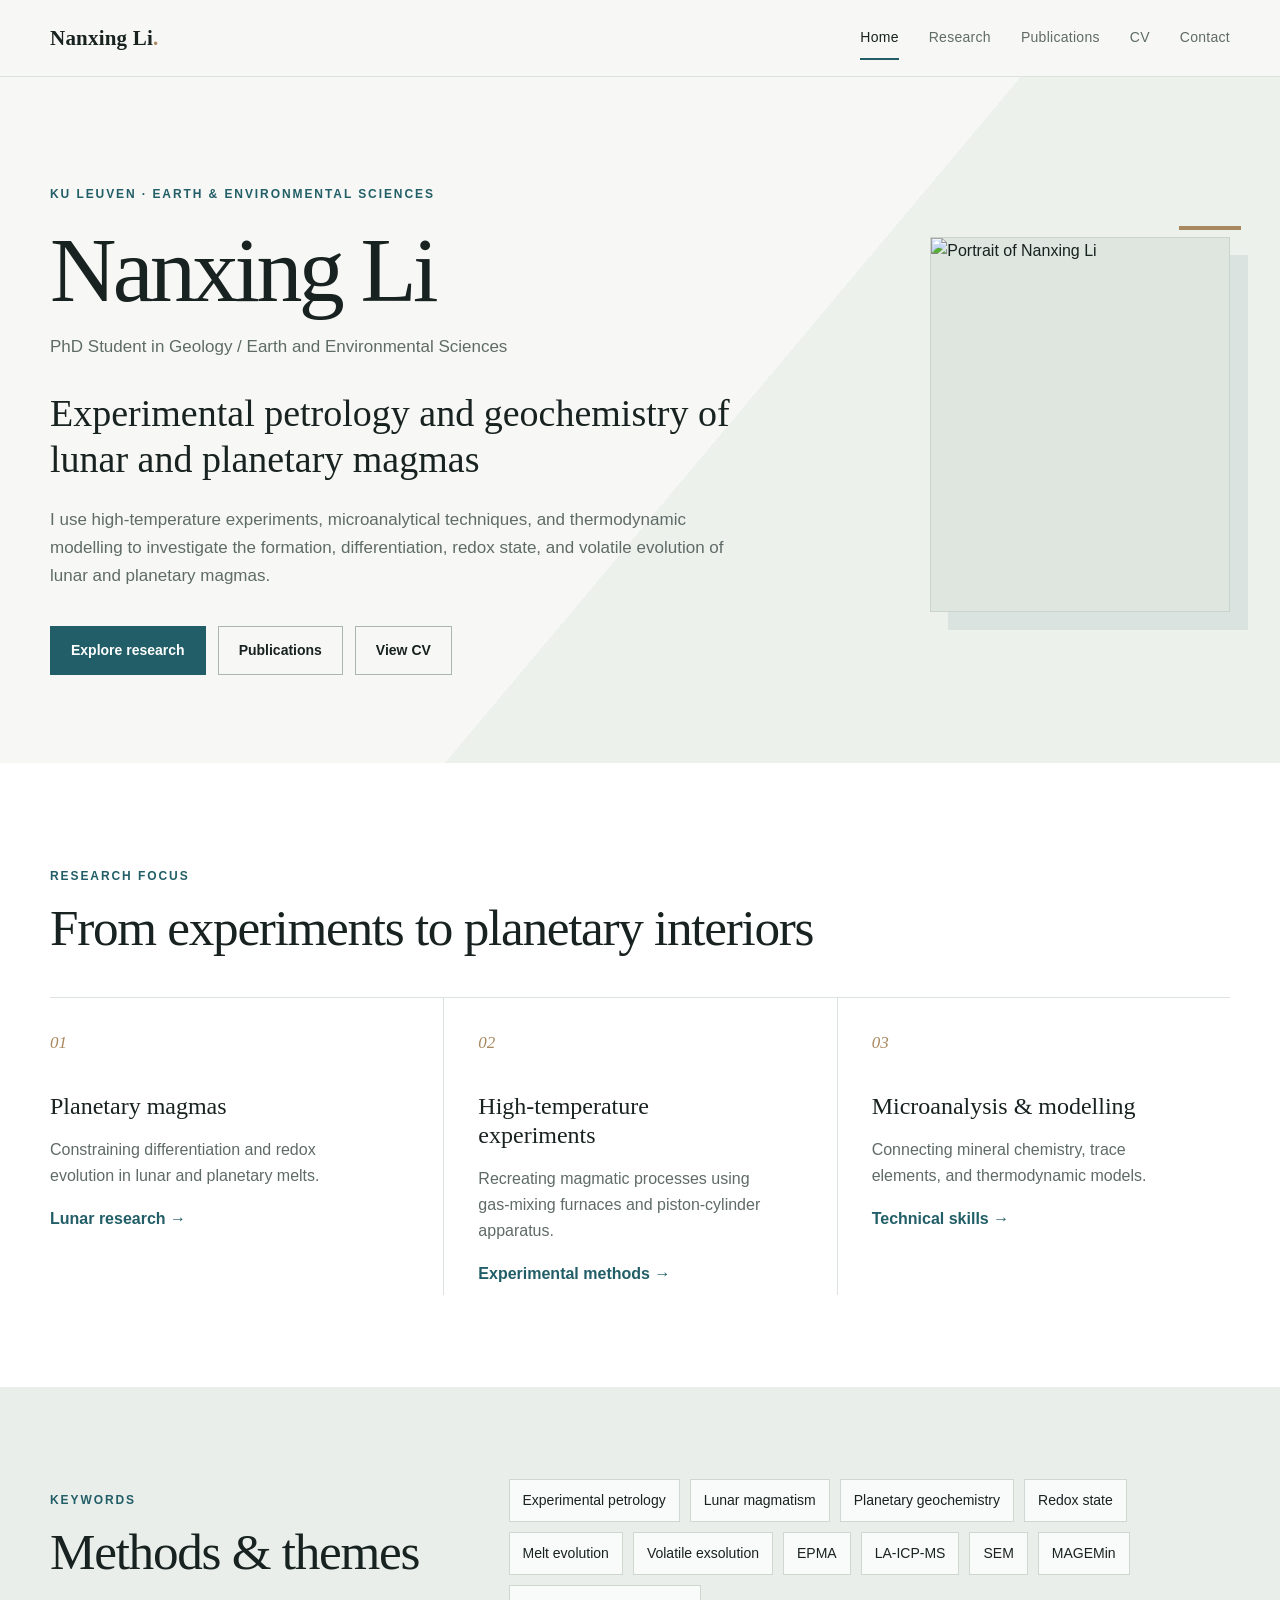
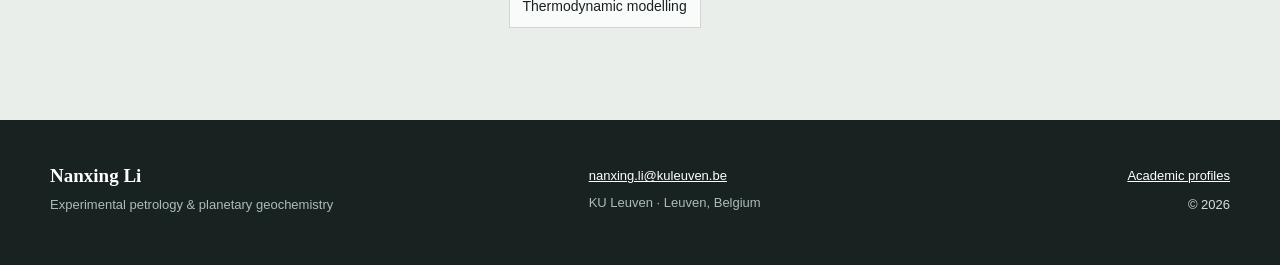
==== index.html @ bfdf664a "Build academic personal website" ====
<!doctype html>
<html lang="en">
<head>
  <meta charset="utf-8">
  <meta name="viewport" content="width=device-width, initial-scale=1">
  <meta name="description" content="Nanxing Li — PhD student at KU Leuven studying experimental petrology and planetary geochemistry.">
  <title>Nanxing Li | Experimental Petrology</title>
  <link rel="stylesheet" href="assets/css/style.css">
  <script src="assets/js/main.js" defer></script>
</head>
<body>
  <a class="skip-link" href="#main">Skip to content</a>
  <header class="site-header">
    <div class="container nav-wrap">
      <a class="site-name" href="index.html" aria-label="Nanxing Li, home">Nanxing Li<span>.</span></a>
      <button class="nav-toggle" type="button" aria-expanded="false" aria-controls="site-nav"><span></span><span></span><span></span><span class="sr-only">Menu</span></button>
      <nav id="site-nav" class="site-nav" aria-label="Primary navigation">
        <a class="active" aria-current="page" href="index.html">Home</a><a href="research.html">Research</a><a href="publications.html">Publications</a><a href="cv.html">CV</a><a href="contact.html">Contact</a>
      </nav>
    </div>
  </header>

  <main id="main">
    <section class="hero">
      <div class="container hero-grid">
        <div class="hero-copy">
          <p class="eyebrow">KU Leuven · Earth &amp; Environmental Sciences</p>
          <h1>Nanxing Li</h1>
          <p class="role">PhD Student in Geology / Earth and Environmental Sciences</p>
          <p class="tagline">Experimental petrology and geochemistry of lunar and planetary magmas</p>
          <p class="intro">I use high-temperature experiments, microanalytical techniques, and thermodynamic modelling to investigate the formation, differentiation, redox state, and volatile evolution of lunar and planetary magmas.</p>
          <div class="button-row"><a class="button primary" href="research.html">Explore research</a><a class="button" href="publications.html">Publications</a><a class="button" href="cv.html">View CV</a></div>
        </div>
        <!-- Replace assets/img/profile.jpg with a professional portrait. The fallback remains visible if the file is absent. -->
        <div class="portrait-frame">
          <img src="assets/img/profile.jpg" alt="Portrait of Nanxing Li" data-fallback="Profile photo">
        </div>
      </div>
    </section>

    <section class="section compact">
      <div class="container">
        <p class="section-label">Research focus</p>
        <h2>From experiments to planetary interiors</h2>
        <div class="focus-grid">
          <article class="focus-card"><span>01</span><h3>Planetary magmas</h3><p>Constraining differentiation and redox evolution in lunar and planetary melts.</p><a class="text-link" href="research.html#lunar">Lunar research →</a></article>
          <article class="focus-card"><span>02</span><h3>High-temperature experiments</h3><p>Recreating magmatic processes using gas-mixing furnaces and piston-cylinder apparatus.</p><a class="text-link" href="research.html#experiments">Experimental methods →</a></article>
          <article class="focus-card"><span>03</span><h3>Microanalysis &amp; modelling</h3><p>Connecting mineral chemistry, trace elements, and thermodynamic models.</p><a class="text-link" href="cv.html#skills">Technical skills →</a></article>
        </div>
      </div>
    </section>

    <section class="section keywords-section">
      <div class="container two-col">
        <div><p class="section-label">Keywords</p><h2>Methods &amp; themes</h2></div>
        <ul class="tag-list" aria-label="Research keywords"><li>Experimental petrology</li><li>Lunar magmatism</li><li>Planetary geochemistry</li><li>Redox state</li><li>Melt evolution</li><li>Volatile exsolution</li><li>EPMA</li><li>LA-ICP-MS</li><li>SEM</li><li>MAGEMin</li><li>Thermodynamic modelling</li></ul>
      </div>
    </section>
  </main>
  <footer class="site-footer"><div class="container footer-grid"><div><strong>Nanxing Li</strong><p>Experimental petrology &amp; planetary geochemistry</p></div><div><a href="mailto:nanxing.li@kuleuven.be">nanxing.li@kuleuven.be</a><p>KU Leuven · Leuven, Belgium</p></div><div class="footer-links"><a href="contact.html">Academic profiles</a><span>© <span data-year></span></span></div></div></footer>
</body>
</html>
---- assets/css/style.css ----
/* Nanxing Li academic website — edit colors and spacing in :root. */
:root{--ink:#182220;--muted:#5f6b67;--paper:#f7f8f5;--white:#fff;--accent:#225e67;--accent-dark:#17454c;--earth:#a8885e;--line:#dce2dd;--max:1180px;--serif:Georgia,"Times New Roman",serif;--sans:Inter,ui-sans-serif,-apple-system,BlinkMacSystemFont,"Segoe UI",sans-serif}
*{box-sizing:border-box}html{scroll-behavior:smooth}body{margin:0;color:var(--ink);background:var(--paper);font:16px/1.65 var(--sans);-webkit-font-smoothing:antialiased}a{color:inherit}img{display:block;max-width:100%}.container{width:min(var(--max),calc(100% - 48px));margin:auto}.narrow{max-width:860px}.sr-only{position:absolute;width:1px;height:1px;padding:0;margin:-1px;overflow:hidden;clip:rect(0,0,0,0);white-space:nowrap;border:0}.skip-link{position:fixed;top:-60px;left:16px;z-index:100;padding:10px 16px;background:var(--ink);color:#fff}.skip-link:focus{top:12px}
.site-header{position:sticky;top:0;z-index:20;background:rgba(247,248,245,.94);border-bottom:1px solid var(--line);backdrop-filter:blur(12px)}.nav-wrap{min-height:76px;display:flex;align-items:center;justify-content:space-between}.site-name{font:700 21px/1 var(--serif);text-decoration:none;letter-spacing:.01em}.site-name span{color:var(--earth)}.site-nav{display:flex;gap:30px;align-items:center}.site-nav a{position:relative;text-decoration:none;color:var(--muted);font-size:14px;letter-spacing:.02em}.site-nav a:hover,.site-nav a.active{color:var(--ink)}.site-nav a.active:after{content:"";position:absolute;left:0;right:0;bottom:-10px;height:2px;background:var(--accent)}.nav-toggle{display:none;background:none;border:0;padding:8px}.nav-toggle>span:not(.sr-only){display:block;width:22px;height:1.5px;margin:5px;background:var(--ink)}
.hero{padding:96px 0 88px;background:linear-gradient(130deg,#f7f8f5 55%,#edf1ec 55%)}.hero-grid{display:grid;grid-template-columns:minmax(0,1.45fr) minmax(290px,.55fr);gap:90px;align-items:center}.eyebrow,.section-label{text-transform:uppercase;letter-spacing:.16em;color:var(--accent);font-size:12px;font-weight:700}.hero h1,.page-hero h1{font:500 clamp(54px,8vw,92px)/.98 var(--serif);letter-spacing:-.04em;margin:20px 0 18px}.role{font-size:17px;color:var(--muted);margin:0 0 30px}.tagline{font:500 clamp(26px,3vw,38px)/1.2 var(--serif);max-width:760px;margin:0 0 24px}.intro{max-width:700px;color:var(--muted);font-size:17px}.button-row{display:flex;flex-wrap:wrap;gap:12px;margin-top:36px}.button{display:inline-block;padding:12px 20px;border:1px solid #aab6b1;text-decoration:none;font-size:14px;font-weight:650;transition:.2s}.button:hover{border-color:var(--accent);color:var(--accent)}.button.primary{color:#fff;background:var(--accent);border-color:var(--accent)}.button.primary:hover{background:var(--accent-dark)}.portrait-frame{position:relative;aspect-ratio:4/5;background:#dfe5df;border:1px solid #cad3cc;box-shadow:18px 18px 0 rgba(34,94,103,.09)}.portrait-frame:before{content:"";position:absolute;top:-12px;right:-12px;width:62px;height:4px;background:var(--earth)}.portrait-frame img{width:100%;height:100%;object-fit:cover}.image-fallback{width:100%;height:100%;display:grid;place-items:center;text-align:center;color:#71807a;background:linear-gradient(145deg,#edf0eb,#d9e0da);font:italic 18px var(--serif);padding:20px}
.section{padding:92px 0}.section.compact{background:var(--white)}.section h2{font:500 clamp(34px,4vw,52px)/1.12 var(--serif);letter-spacing:-.025em;margin:12px 0 40px}.focus-grid{display:grid;grid-template-columns:repeat(3,1fr);border-top:1px solid var(--line)}.focus-card{padding:32px 34px 8px 0;margin-right:34px}.focus-card+article{border-left:1px solid var(--line);padding-left:34px}.focus-card span,.research-number{color:var(--earth);font:italic 17px var(--serif)}.focus-card h3{font:500 24px/1.2 var(--serif);margin:36px 0 14px}.focus-card p{color:var(--muted)}.text-link{color:var(--accent);font-weight:650;text-decoration:none}.text-link:hover{text-decoration:underline}.keywords-section{background:#e9eeea}.two-col{display:grid;grid-template-columns:.7fr 1.3fr;gap:70px}.tag-list,.skill-list{list-style:none;padding:0;margin:0;display:flex;flex-wrap:wrap;gap:10px}.tag-list li,.skill-list li{padding:9px 13px;background:rgba(255,255,255,.75);border:1px solid #ced8d1;font-size:14px}
.page-hero{padding:90px 0 80px;border-bottom:1px solid var(--line);background:linear-gradient(110deg,var(--paper),#edf1ec)}.page-hero h1{font-size:clamp(48px,7vw,78px)}.page-hero p:last-child{max-width:720px;color:var(--muted);font-size:18px}.page-hero .button{margin-top:22px}.research-list{display:flex;flex-direction:column;gap:0}.research-item{display:grid;grid-template-columns:60px 1.25fr .75fr;gap:38px;align-items:center;padding:72px 0;border-top:1px solid var(--line);scroll-margin-top:90px}.research-item:first-child{border-top:0;padding-top:0}.research-item h2{margin:10px 0 20px;font-size:clamp(30px,4vw,45px)}.research-item p:not(.section-label){color:var(--muted);max-width:650px}.media-placeholder{aspect-ratio:4/3;border:1px solid #cad3cc;background:#e2e8e3;overflow:hidden}.media-placeholder img{width:100%;height:100%;object-fit:cover}.media-placeholder.warm{display:grid;place-items:center;text-align:center;color:#776c60;background:#ebe5dc;font:italic 17px var(--serif)}.media-placeholder small{font:11px var(--sans);letter-spacing:.1em}
.publication-groups>section{margin-bottom:72px}.group-heading{display:flex;align-items:baseline;justify-content:space-between;border-bottom:2px solid var(--ink)}.group-heading h2{font-size:clamp(28px,4vw,42px);margin:0 0 18px}.group-heading span{color:var(--earth);font:italic 17px var(--serif)}.publication-entry{display:grid;grid-template-columns:1fr auto;gap:30px;align-items:start;padding:28px 0;border-bottom:1px solid var(--line)}.publication-entry p{max-width:870px;margin:0}.status-link,.publication-entry>span{color:var(--accent);font-size:12px;font-weight:700;letter-spacing:.06em;text-transform:uppercase;text-decoration:none}.placeholder-entry{color:var(--muted)}
.cv-layout{display:grid;grid-template-columns:270px 1fr;gap:90px}.cv-aside{position:sticky;top:115px;align-self:start;color:var(--muted);border-top:3px solid var(--accent);padding-top:20px}.cv-aside a{color:var(--accent)}.cv-content{max-width:760px}.cv-section{padding-bottom:46px;margin-bottom:46px;border-bottom:1px solid var(--line)}.cv-section h2{font-size:36px;margin:0 0 28px}.cv-section h3{font:600 20px/1.3 var(--serif);margin:0 0 5px}.cv-section p{color:var(--muted)}.cv-row{display:grid;grid-template-columns:140px 1fr;gap:24px;margin:26px 0}.cv-row time{color:var(--accent);font-size:12px;font-weight:700;letter-spacing:.05em}.skill-list li{background:#edf1ed}
.contact-grid{display:grid;grid-template-columns:1.2fr .8fr;gap:100px}.email-link{font:500 clamp(27px,4vw,46px)/1.2 var(--serif);color:var(--accent);text-decoration-thickness:1px;text-underline-offset:7px}.contact-details{display:grid;grid-template-columns:1fr 1fr;gap:30px;margin-top:70px;padding-top:28px;border-top:1px solid var(--line)}.contact-details span{font-size:12px;text-transform:uppercase;letter-spacing:.1em;color:var(--muted)}.profile-list{border-top:2px solid var(--ink)}.profile-list>.section-label{margin:20px 0}.profile-list a{display:flex;justify-content:space-between;align-items:center;padding:18px 0;border-top:1px solid var(--line);text-decoration:none}.profile-list a:hover{color:var(--accent)}.profile-list small{color:var(--muted)}
.site-footer{padding:45px 0;background:var(--ink);color:#d7dfdc;font-size:13px}.footer-grid{display:grid;grid-template-columns:1fr 1fr auto;gap:30px}.site-footer strong{font:600 19px var(--serif);color:#fff}.site-footer p{margin:5px 0;color:#aebbb6}.site-footer a{color:#fff}.footer-links{display:flex;flex-direction:column;align-items:flex-end;gap:7px}
@media(max-width:800px){.container{width:min(100% - 32px,var(--max))}.nav-toggle{display:block}.site-nav{display:none;position:absolute;top:76px;left:0;right:0;padding:18px 24px 26px;background:var(--paper);border-bottom:1px solid var(--line);flex-direction:column;align-items:flex-start;gap:18px}.site-nav.open{display:flex}.site-nav a.active:after{bottom:-4px}.hero{padding:64px 0}.hero-grid{grid-template-columns:1fr;gap:55px}.hero h1{font-size:57px}.portrait-frame{max-width:340px}.focus-grid,.two-col,.contact-grid{grid-template-columns:1fr}.focus-card{margin:0;padding:28px 0}.focus-card+article{border-left:0;border-top:1px solid var(--line);padding-left:0}.research-item{grid-template-columns:40px 1fr;gap:20px;padding:55px 0}.research-item .media-placeholder{grid-column:2}.publication-entry{grid-template-columns:1fr;gap:15px}.cv-layout{grid-template-columns:1fr;gap:55px}.cv-aside{position:static}.contact-grid{gap:65px}.footer-grid{grid-template-columns:1fr}.footer-links{align-items:flex-start}.page-hero{padding:64px 0}.section{padding:68px 0}}
@media(max-width:520px){.hero h1{font-size:48px}.tagline{font-size:27px}.research-item{grid-template-columns:1fr}.research-item .media-placeholder{grid-column:1}.research-number{margin-bottom:-12px}.cv-row{grid-template-columns:1fr;gap:5px}.contact-details{grid-template-columns:1fr}.email-link{font-size:25px}.button-row .button{width:100%;text-align:center}}
@media(prefers-reduced-motion:reduce){html{scroll-behavior:auto}*{transition:none!important}}
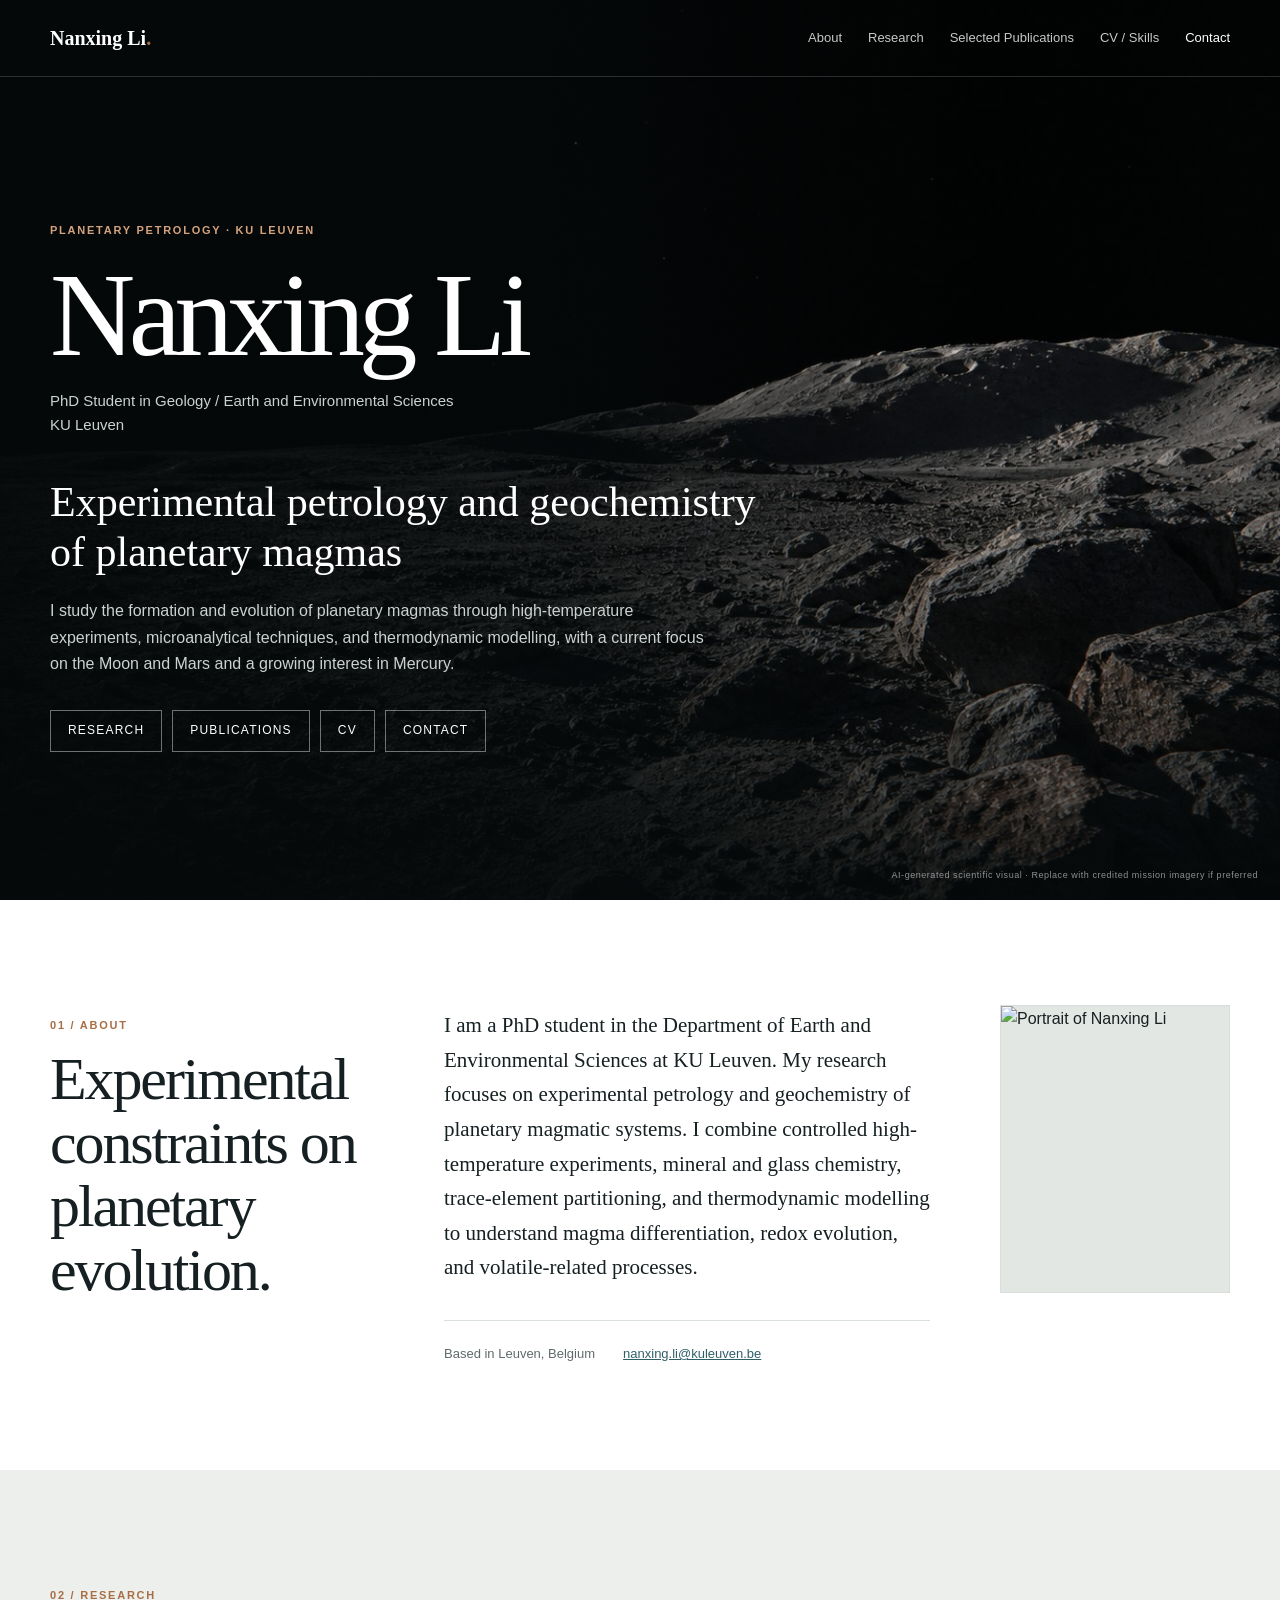
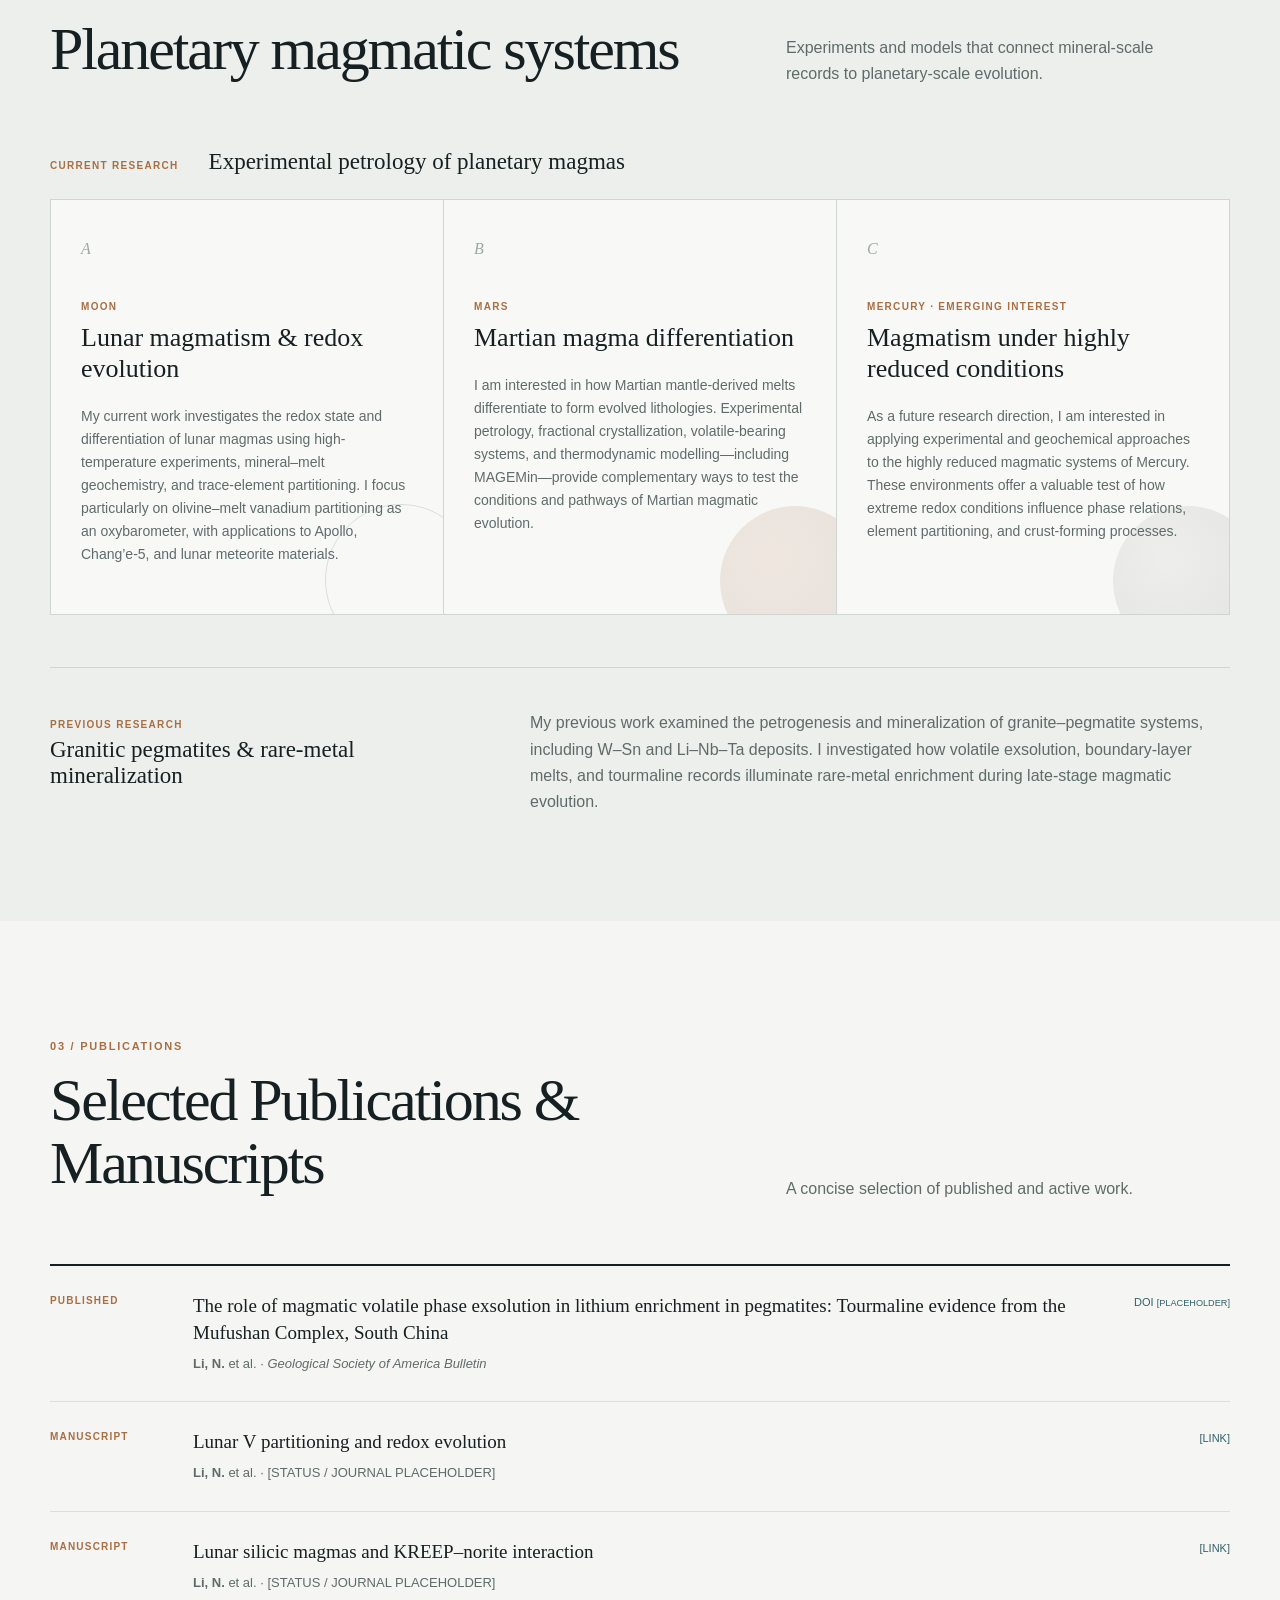
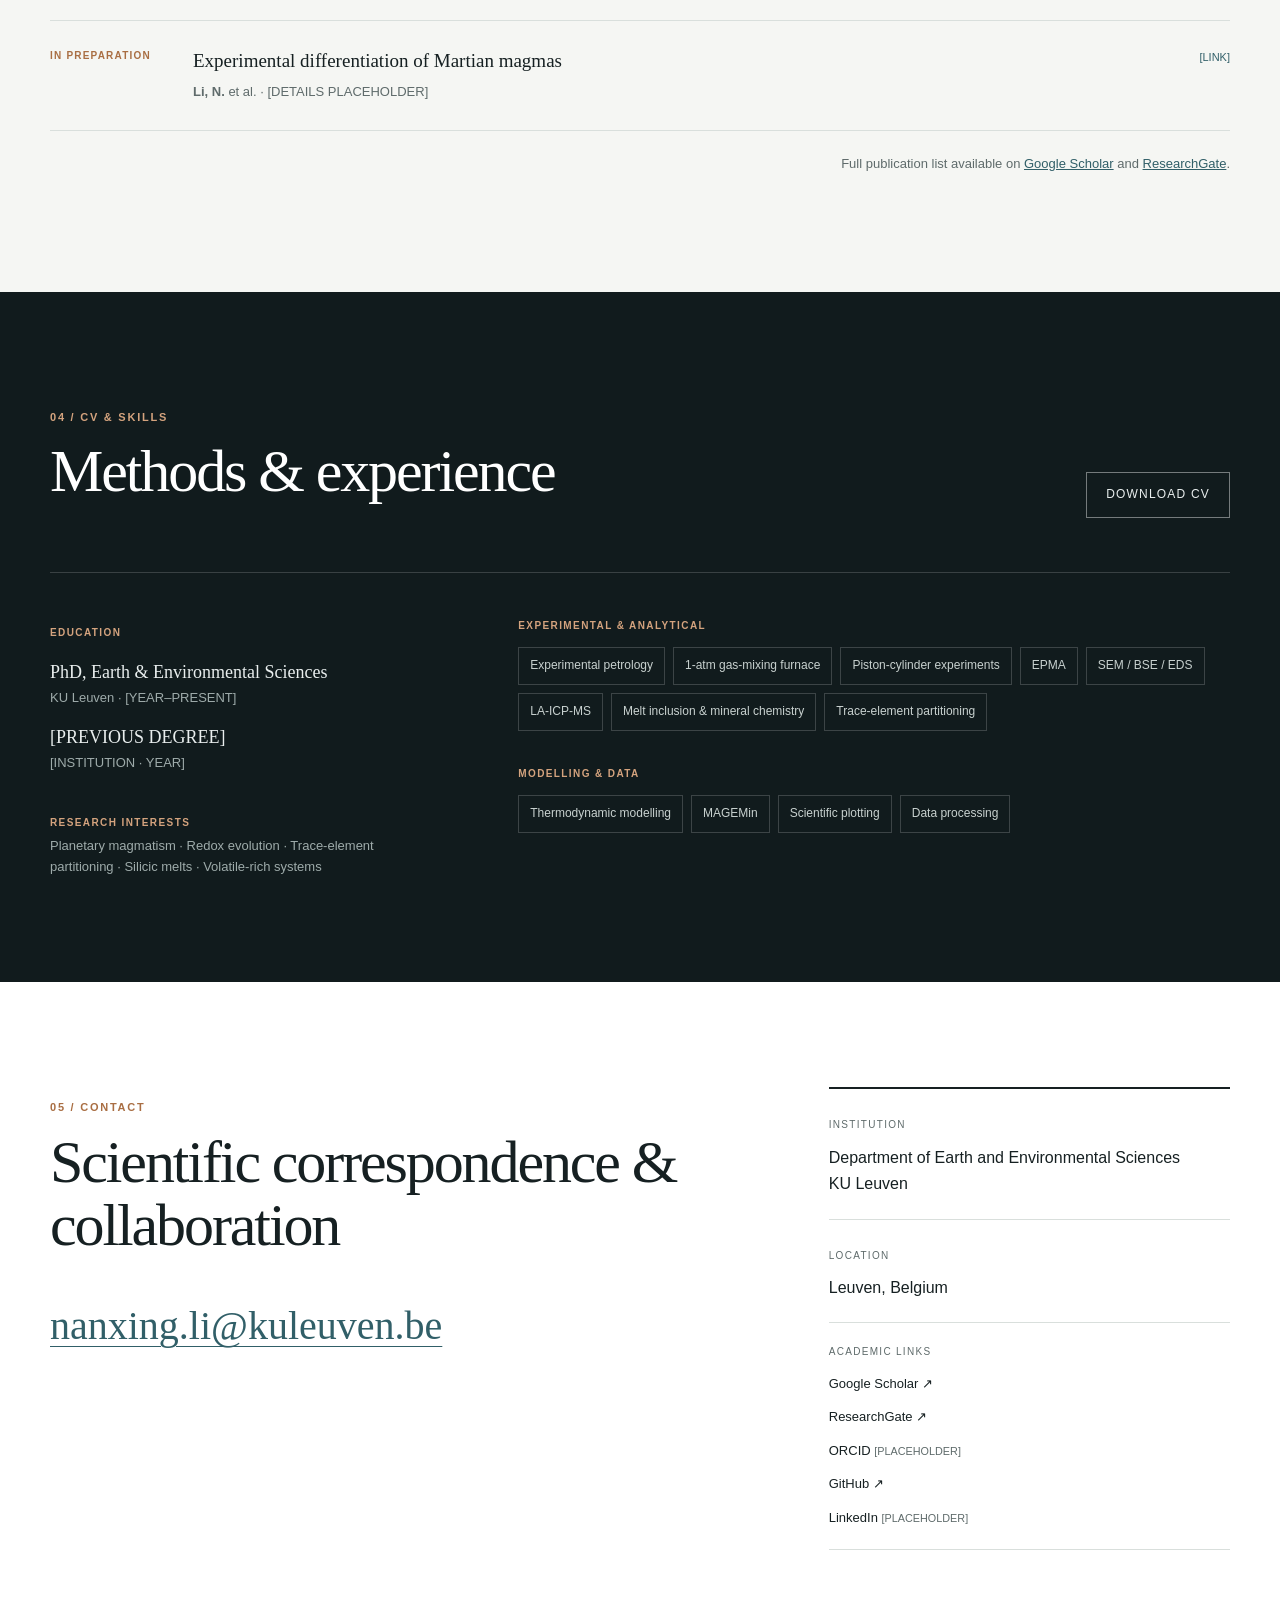
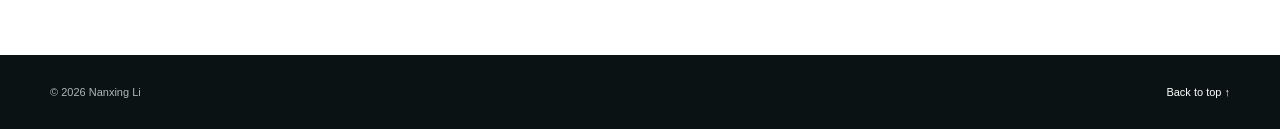
==== commit f9b2a15b: "Convert site to one-page academic homepage" ====
--- a/index.html
+++ b/index.html
@@ -3,60 +3,152 @@
 <head>
   <meta charset="utf-8">
   <meta name="viewport" content="width=device-width, initial-scale=1">
-  <meta name="description" content="Nanxing Li — PhD student at KU Leuven studying experimental petrology and planetary geochemistry.">
-  <title>Nanxing Li | Experimental Petrology</title>
+  <meta name="description" content="Nanxing Li — PhD student at KU Leuven studying experimental petrology and the geochemistry of planetary magmas.">
+  <meta name="theme-color" content="#111b1d">
+  <title>Nanxing Li | Planetary Petrology</title>
   <link rel="stylesheet" href="assets/css/style.css">
   <script src="assets/js/main.js" defer></script>
 </head>
 <body>
-  <a class="skip-link" href="#main">Skip to content</a>
-  <header class="site-header">
+  <a class="skip-link" href="#about">Skip to content</a>
+
+  <header class="site-header" data-header>
     <div class="container nav-wrap">
-      <a class="site-name" href="index.html" aria-label="Nanxing Li, home">Nanxing Li<span>.</span></a>
-      <button class="nav-toggle" type="button" aria-expanded="false" aria-controls="site-nav"><span></span><span></span><span></span><span class="sr-only">Menu</span></button>
+      <a class="site-name" href="#top" aria-label="Nanxing Li, home">Nanxing Li<span>.</span></a>
+      <button class="nav-toggle" type="button" aria-expanded="false" aria-controls="site-nav">
+        <span></span><span></span><span></span><span class="sr-only">Menu</span>
+      </button>
       <nav id="site-nav" class="site-nav" aria-label="Primary navigation">
-        <a class="active" aria-current="page" href="index.html">Home</a><a href="research.html">Research</a><a href="publications.html">Publications</a><a href="cv.html">CV</a><a href="contact.html">Contact</a>
+        <a href="#about">About</a>
+        <a href="#research">Research</a>
+        <a href="#publications">Selected Publications</a>
+        <a href="#cv">CV / Skills</a>
+        <a href="#contact">Contact</a>
       </nav>
     </div>
   </header>
 
-  <main id="main">
-    <section class="hero">
-      <div class="container hero-grid">
-        <div class="hero-copy">
-          <p class="eyebrow">KU Leuven · Earth &amp; Environmental Sciences</p>
-          <h1>Nanxing Li</h1>
-          <p class="role">PhD Student in Geology / Earth and Environmental Sciences</p>
-          <p class="tagline">Experimental petrology and geochemistry of lunar and planetary magmas</p>
-          <p class="intro">I use high-temperature experiments, microanalytical techniques, and thermodynamic modelling to investigate the formation, differentiation, redox state, and volatile evolution of lunar and planetary magmas.</p>
-          <div class="button-row"><a class="button primary" href="research.html">Explore research</a><a class="button" href="publications.html">Publications</a><a class="button" href="cv.html">View CV</a></div>
+  <main id="top">
+    <!-- Hero image: replace assets/img/planet-background.jpg with your preferred planetary image. Keep a wide landscape crop and dark negative space on the left. -->
+    <section class="hero" aria-labelledby="hero-title">
+      <div class="hero-overlay"></div>
+      <div class="container hero-content">
+        <p class="eyebrow light">Planetary petrology · KU Leuven</p>
+        <h1 id="hero-title">Nanxing Li</h1>
+        <p class="role">PhD Student in Geology / Earth and Environmental Sciences<br>KU Leuven</p>
+        <p class="tagline">Experimental petrology and geochemistry of planetary magmas</p>
+        <p class="hero-summary">I study the formation and evolution of planetary magmas through high-temperature experiments, microanalytical techniques, and thermodynamic modelling, with a current focus on the Moon and Mars and a growing interest in Mercury.</p>
+        <div class="hero-links">
+          <a href="#research">Research</a><a href="#publications">Publications</a><a href="#cv">CV</a><a href="#contact">Contact</a>
         </div>
-        <!-- Replace assets/img/profile.jpg with a professional portrait. The fallback remains visible if the file is absent. -->
-        <div class="portrait-frame">
-          <img src="assets/img/profile.jpg" alt="Portrait of Nanxing Li" data-fallback="Profile photo">
+      </div>
+      <p class="image-credit">AI-generated scientific visual · Replace with credited mission imagery if preferred</p>
+    </section>
+
+    <section class="section about" id="about">
+      <div class="container about-grid">
+        <div>
+          <p class="section-index">01 / About</p>
+          <h2>Experimental constraints on planetary evolution.</h2>
+        </div>
+        <div class="about-copy">
+          <p>I am a PhD student in the Department of Earth and Environmental Sciences at KU Leuven. My research focuses on experimental petrology and geochemistry of planetary magmatic systems. I combine controlled high-temperature experiments, mineral and glass chemistry, trace-element partitioning, and thermodynamic modelling to understand magma differentiation, redox evolution, and volatile-related processes.</p>
+          <div class="identity-line"><span>Based in Leuven, Belgium</span><a href="mailto:nanxing.li@kuleuven.be">nanxing.li@kuleuven.be</a></div>
+        </div>
+        <!-- Add assets/img/profile.jpg to show a portrait. If absent, this labelled placeholder is shown automatically. -->
+        <div class="portrait">
+          <img src="assets/img/profile.jpg" alt="Portrait of Nanxing Li" data-fallback="Professional portrait">
         </div>
       </div>
     </section>
 
-    <section class="section compact">
+    <section class="section research-section" id="research">
       <div class="container">
-        <p class="section-label">Research focus</p>
-        <h2>From experiments to planetary interiors</h2>
-        <div class="focus-grid">
-          <article class="focus-card"><span>01</span><h3>Planetary magmas</h3><p>Constraining differentiation and redox evolution in lunar and planetary melts.</p><a class="text-link" href="research.html#lunar">Lunar research →</a></article>
-          <article class="focus-card"><span>02</span><h3>High-temperature experiments</h3><p>Recreating magmatic processes using gas-mixing furnaces and piston-cylinder apparatus.</p><a class="text-link" href="research.html#experiments">Experimental methods →</a></article>
-          <article class="focus-card"><span>03</span><h3>Microanalysis &amp; modelling</h3><p>Connecting mineral chemistry, trace elements, and thermodynamic models.</p><a class="text-link" href="cv.html#skills">Technical skills →</a></article>
+        <div class="section-heading">
+          <div><p class="section-index">02 / Research</p><h2>Planetary magmatic systems</h2></div>
+          <p>Experiments and models that connect mineral-scale records to planetary-scale evolution.</p>
+        </div>
+
+        <div class="research-label"><span>Current research</span><h3>Experimental petrology of planetary magmas</h3></div>
+        <div class="research-grid">
+          <article class="research-card moon">
+            <span class="card-number">A</span>
+            <p class="planet-label">Moon</p>
+            <h3>Lunar magmatism &amp; redox evolution</h3>
+            <p>My current work investigates the redox state and differentiation of lunar magmas using high-temperature experiments, mineral–melt geochemistry, and trace-element partitioning. I focus particularly on olivine–melt vanadium partitioning as an oxybarometer, with applications to Apollo, Chang’e-5, and lunar meteorite materials.</p>
+          </article>
+          <article class="research-card mars">
+            <span class="card-number">B</span>
+            <p class="planet-label">Mars</p>
+            <h3>Martian magma differentiation</h3>
+            <p>I am interested in how Martian mantle-derived melts differentiate to form evolved lithologies. Experimental petrology, fractional crystallization, volatile-bearing systems, and thermodynamic modelling—including MAGEMin—provide complementary ways to test the conditions and pathways of Martian magmatic evolution.</p>
+          </article>
+          <article class="research-card mercury">
+            <span class="card-number">C</span>
+            <p class="planet-label">Mercury · Emerging interest</p>
+            <h3>Magmatism under highly reduced conditions</h3>
+            <p>As a future research direction, I am interested in applying experimental and geochemical approaches to the highly reduced magmatic systems of Mercury. These environments offer a valuable test of how extreme redox conditions influence phase relations, element partitioning, and crust-forming processes.</p>
+          </article>
+        </div>
+
+        <div class="previous-research">
+          <div><span>Previous research</span><h3>Granitic pegmatites &amp; rare-metal mineralization</h3></div>
+          <p>My previous work examined the petrogenesis and mineralization of granite–pegmatite systems, including W–Sn and Li–Nb–Ta deposits. I investigated how volatile exsolution, boundary-layer melts, and tourmaline records illuminate rare-metal enrichment during late-stage magmatic evolution.</p>
         </div>
       </div>
     </section>
 
-    <section class="section keywords-section">
-      <div class="container two-col">
-        <div><p class="section-label">Keywords</p><h2>Methods &amp; themes</h2></div>
-        <ul class="tag-list" aria-label="Research keywords"><li>Experimental petrology</li><li>Lunar magmatism</li><li>Planetary geochemistry</li><li>Redox state</li><li>Melt evolution</li><li>Volatile exsolution</li><li>EPMA</li><li>LA-ICP-MS</li><li>SEM</li><li>MAGEMin</li><li>Thermodynamic modelling</li></ul>
+    <section class="section" id="publications">
+      <div class="container">
+        <div class="section-heading">
+          <div><p class="section-index">03 / Publications</p><h2>Selected Publications &amp; Manuscripts</h2></div>
+          <p>A concise selection of published and active work.</p>
+        </div>
+        <div class="publication-list">
+          <!-- Replace # with the DOI or publisher URL when available. -->
+          <article class="publication"><span>Published</span><div><h3>The role of magmatic volatile phase exsolution in lithium enrichment in pegmatites: Tourmaline evidence from the Mufushan Complex, South China</h3><p><strong>Li, N.</strong> et al. · <em>Geological Society of America Bulletin</em></p></div><a href="#" aria-label="DOI placeholder for pegmatite publication">DOI <small>[PLACEHOLDER]</small></a></article>
+          <article class="publication"><span>Manuscript</span><div><h3>Lunar V partitioning and redox evolution</h3><p><strong>Li, N.</strong> et al. · [STATUS / JOURNAL PLACEHOLDER]</p></div><small>[LINK]</small></article>
+          <article class="publication"><span>Manuscript</span><div><h3>Lunar silicic magmas and KREEP–norite interaction</h3><p><strong>Li, N.</strong> et al. · [STATUS / JOURNAL PLACEHOLDER]</p></div><small>[LINK]</small></article>
+          <article class="publication"><span>In preparation</span><div><h3>Experimental differentiation of Martian magmas</h3><p><strong>Li, N.</strong> et al. · [DETAILS PLACEHOLDER]</p></div><small>[LINK]</small></article>
+        </div>
+        <p class="publication-note">Full publication list available on <a href="https://scholar.google.com/citations?user=74eNEf8AAAAJ&amp;hl=en&amp;inst=1273811514435761252&amp;authuser=1&amp;oi=sra" target="_blank" rel="noopener">Google Scholar</a> and <a href="https://www.researchgate.net/profile/Nanxing-Li-4?ev=hdr_xprf" target="_blank" rel="noopener">ResearchGate</a>.</p>
+      </div>
+    </section>
+
+    <section class="section cv-section" id="cv">
+      <div class="container">
+        <div class="section-heading light-heading">
+          <div><p class="section-index">04 / CV &amp; Skills</p><h2>Methods &amp; experience</h2></div>
+          <!-- Add your PDF at this exact path. -->
+          <a class="button-outline" href="assets/files/Nanxing_Li_CV.pdf" download>Download CV</a>
+        </div>
+        <div class="cv-grid">
+          <div class="cv-summary">
+            <section><span>Education</span><h3>PhD, Earth &amp; Environmental Sciences</h3><p>KU Leuven · [YEAR–PRESENT]</p><h3>[PREVIOUS DEGREE]</h3><p>[INSTITUTION · YEAR]</p></section>
+            <section><span>Research interests</span><p>Planetary magmatism · Redox evolution · Trace-element partitioning · Silicic melts · Volatile-rich systems</p></section>
+          </div>
+          <div class="skills-block">
+            <p class="skills-title">Experimental &amp; analytical</p>
+            <ul class="skill-list"><li>Experimental petrology</li><li>1-atm gas-mixing furnace</li><li>Piston-cylinder experiments</li><li>EPMA</li><li>SEM / BSE / EDS</li><li>LA-ICP-MS</li><li>Melt inclusion &amp; mineral chemistry</li><li>Trace-element partitioning</li></ul>
+            <p class="skills-title">Modelling &amp; data</p>
+            <ul class="skill-list"><li>Thermodynamic modelling</li><li>MAGEMin</li><li>Scientific plotting</li><li>Data processing</li></ul>
+          </div>
+        </div>
+      </div>
+    </section>
+
+    <section class="section contact-section" id="contact">
+      <div class="container contact-grid">
+        <div><p class="section-index">05 / Contact</p><h2>Scientific correspondence &amp; collaboration</h2><a class="email" href="mailto:nanxing.li@kuleuven.be">nanxing.li@kuleuven.be</a></div>
+        <div class="contact-details">
+          <div><span>Institution</span><p>Department of Earth and Environmental Sciences<br>KU Leuven</p></div>
+          <div><span>Location</span><p>Leuven, Belgium</p></div>
+          <div class="academic-links"><span>Academic links</span><a href="https://scholar.google.com/citations?user=74eNEf8AAAAJ&amp;hl=en&amp;inst=1273811514435761252&amp;authuser=1&amp;oi=sra" target="_blank" rel="noopener">Google Scholar ↗</a><a href="https://www.researchgate.net/profile/Nanxing-Li-4?ev=hdr_xprf" target="_blank" rel="noopener">ResearchGate ↗</a><!-- Replace # with your real profile URLs. --><a href="#">ORCID <small>[PLACEHOLDER]</small></a><a href="https://github.com/NanxingLi" target="_blank" rel="noopener">GitHub ↗</a><a href="#">LinkedIn <small>[PLACEHOLDER]</small></a></div>
+        </div>
       </div>
     </section>
   </main>
-  <footer class="site-footer"><div class="container footer-grid"><div><strong>Nanxing Li</strong><p>Experimental petrology &amp; planetary geochemistry</p></div><div><a href="mailto:nanxing.li@kuleuven.be">nanxing.li@kuleuven.be</a><p>KU Leuven · Leuven, Belgium</p></div><div class="footer-links"><a href="contact.html">Academic profiles</a><span>© <span data-year></span></span></div></div></footer>
+
+  <footer class="site-footer"><div class="container"><p>© <span data-year></span> Nanxing Li</p><a href="#top">Back to top ↑</a></div></footer>
 </body>
 </html>
--- a/assets/css/style.css
+++ b/assets/css/style.css
@@ -1,14 +1,15 @@
-/* Nanxing Li academic website — edit colors and spacing in :root. */
-:root{--ink:#182220;--muted:#5f6b67;--paper:#f7f8f5;--white:#fff;--accent:#225e67;--accent-dark:#17454c;--earth:#a8885e;--line:#dce2dd;--max:1180px;--serif:Georgia,"Times New Roman",serif;--sans:Inter,ui-sans-serif,-apple-system,BlinkMacSystemFont,"Segoe UI",sans-serif}
-*{box-sizing:border-box}html{scroll-behavior:smooth}body{margin:0;color:var(--ink);background:var(--paper);font:16px/1.65 var(--sans);-webkit-font-smoothing:antialiased}a{color:inherit}img{display:block;max-width:100%}.container{width:min(var(--max),calc(100% - 48px));margin:auto}.narrow{max-width:860px}.sr-only{position:absolute;width:1px;height:1px;padding:0;margin:-1px;overflow:hidden;clip:rect(0,0,0,0);white-space:nowrap;border:0}.skip-link{position:fixed;top:-60px;left:16px;z-index:100;padding:10px 16px;background:var(--ink);color:#fff}.skip-link:focus{top:12px}
-.site-header{position:sticky;top:0;z-index:20;background:rgba(247,248,245,.94);border-bottom:1px solid var(--line);backdrop-filter:blur(12px)}.nav-wrap{min-height:76px;display:flex;align-items:center;justify-content:space-between}.site-name{font:700 21px/1 var(--serif);text-decoration:none;letter-spacing:.01em}.site-name span{color:var(--earth)}.site-nav{display:flex;gap:30px;align-items:center}.site-nav a{position:relative;text-decoration:none;color:var(--muted);font-size:14px;letter-spacing:.02em}.site-nav a:hover,.site-nav a.active{color:var(--ink)}.site-nav a.active:after{content:"";position:absolute;left:0;right:0;bottom:-10px;height:2px;background:var(--accent)}.nav-toggle{display:none;background:none;border:0;padding:8px}.nav-toggle>span:not(.sr-only){display:block;width:22px;height:1.5px;margin:5px;background:var(--ink)}
-.hero{padding:96px 0 88px;background:linear-gradient(130deg,#f7f8f5 55%,#edf1ec 55%)}.hero-grid{display:grid;grid-template-columns:minmax(0,1.45fr) minmax(290px,.55fr);gap:90px;align-items:center}.eyebrow,.section-label{text-transform:uppercase;letter-spacing:.16em;color:var(--accent);font-size:12px;font-weight:700}.hero h1,.page-hero h1{font:500 clamp(54px,8vw,92px)/.98 var(--serif);letter-spacing:-.04em;margin:20px 0 18px}.role{font-size:17px;color:var(--muted);margin:0 0 30px}.tagline{font:500 clamp(26px,3vw,38px)/1.2 var(--serif);max-width:760px;margin:0 0 24px}.intro{max-width:700px;color:var(--muted);font-size:17px}.button-row{display:flex;flex-wrap:wrap;gap:12px;margin-top:36px}.button{display:inline-block;padding:12px 20px;border:1px solid #aab6b1;text-decoration:none;font-size:14px;font-weight:650;transition:.2s}.button:hover{border-color:var(--accent);color:var(--accent)}.button.primary{color:#fff;background:var(--accent);border-color:var(--accent)}.button.primary:hover{background:var(--accent-dark)}.portrait-frame{position:relative;aspect-ratio:4/5;background:#dfe5df;border:1px solid #cad3cc;box-shadow:18px 18px 0 rgba(34,94,103,.09)}.portrait-frame:before{content:"";position:absolute;top:-12px;right:-12px;width:62px;height:4px;background:var(--earth)}.portrait-frame img{width:100%;height:100%;object-fit:cover}.image-fallback{width:100%;height:100%;display:grid;place-items:center;text-align:center;color:#71807a;background:linear-gradient(145deg,#edf0eb,#d9e0da);font:italic 18px var(--serif);padding:20px}
-.section{padding:92px 0}.section.compact{background:var(--white)}.section h2{font:500 clamp(34px,4vw,52px)/1.12 var(--serif);letter-spacing:-.025em;margin:12px 0 40px}.focus-grid{display:grid;grid-template-columns:repeat(3,1fr);border-top:1px solid var(--line)}.focus-card{padding:32px 34px 8px 0;margin-right:34px}.focus-card+article{border-left:1px solid var(--line);padding-left:34px}.focus-card span,.research-number{color:var(--earth);font:italic 17px var(--serif)}.focus-card h3{font:500 24px/1.2 var(--serif);margin:36px 0 14px}.focus-card p{color:var(--muted)}.text-link{color:var(--accent);font-weight:650;text-decoration:none}.text-link:hover{text-decoration:underline}.keywords-section{background:#e9eeea}.two-col{display:grid;grid-template-columns:.7fr 1.3fr;gap:70px}.tag-list,.skill-list{list-style:none;padding:0;margin:0;display:flex;flex-wrap:wrap;gap:10px}.tag-list li,.skill-list li{padding:9px 13px;background:rgba(255,255,255,.75);border:1px solid #ced8d1;font-size:14px}
-.page-hero{padding:90px 0 80px;border-bottom:1px solid var(--line);background:linear-gradient(110deg,var(--paper),#edf1ec)}.page-hero h1{font-size:clamp(48px,7vw,78px)}.page-hero p:last-child{max-width:720px;color:var(--muted);font-size:18px}.page-hero .button{margin-top:22px}.research-list{display:flex;flex-direction:column;gap:0}.research-item{display:grid;grid-template-columns:60px 1.25fr .75fr;gap:38px;align-items:center;padding:72px 0;border-top:1px solid var(--line);scroll-margin-top:90px}.research-item:first-child{border-top:0;padding-top:0}.research-item h2{margin:10px 0 20px;font-size:clamp(30px,4vw,45px)}.research-item p:not(.section-label){color:var(--muted);max-width:650px}.media-placeholder{aspect-ratio:4/3;border:1px solid #cad3cc;background:#e2e8e3;overflow:hidden}.media-placeholder img{width:100%;height:100%;object-fit:cover}.media-placeholder.warm{display:grid;place-items:center;text-align:center;color:#776c60;background:#ebe5dc;font:italic 17px var(--serif)}.media-placeholder small{font:11px var(--sans);letter-spacing:.1em}
-.publication-groups>section{margin-bottom:72px}.group-heading{display:flex;align-items:baseline;justify-content:space-between;border-bottom:2px solid var(--ink)}.group-heading h2{font-size:clamp(28px,4vw,42px);margin:0 0 18px}.group-heading span{color:var(--earth);font:italic 17px var(--serif)}.publication-entry{display:grid;grid-template-columns:1fr auto;gap:30px;align-items:start;padding:28px 0;border-bottom:1px solid var(--line)}.publication-entry p{max-width:870px;margin:0}.status-link,.publication-entry>span{color:var(--accent);font-size:12px;font-weight:700;letter-spacing:.06em;text-transform:uppercase;text-decoration:none}.placeholder-entry{color:var(--muted)}
-.cv-layout{display:grid;grid-template-columns:270px 1fr;gap:90px}.cv-aside{position:sticky;top:115px;align-self:start;color:var(--muted);border-top:3px solid var(--accent);padding-top:20px}.cv-aside a{color:var(--accent)}.cv-content{max-width:760px}.cv-section{padding-bottom:46px;margin-bottom:46px;border-bottom:1px solid var(--line)}.cv-section h2{font-size:36px;margin:0 0 28px}.cv-section h3{font:600 20px/1.3 var(--serif);margin:0 0 5px}.cv-section p{color:var(--muted)}.cv-row{display:grid;grid-template-columns:140px 1fr;gap:24px;margin:26px 0}.cv-row time{color:var(--accent);font-size:12px;font-weight:700;letter-spacing:.05em}.skill-list li{background:#edf1ed}
-.contact-grid{display:grid;grid-template-columns:1.2fr .8fr;gap:100px}.email-link{font:500 clamp(27px,4vw,46px)/1.2 var(--serif);color:var(--accent);text-decoration-thickness:1px;text-underline-offset:7px}.contact-details{display:grid;grid-template-columns:1fr 1fr;gap:30px;margin-top:70px;padding-top:28px;border-top:1px solid var(--line)}.contact-details span{font-size:12px;text-transform:uppercase;letter-spacing:.1em;color:var(--muted)}.profile-list{border-top:2px solid var(--ink)}.profile-list>.section-label{margin:20px 0}.profile-list a{display:flex;justify-content:space-between;align-items:center;padding:18px 0;border-top:1px solid var(--line);text-decoration:none}.profile-list a:hover{color:var(--accent)}.profile-list small{color:var(--muted)}
-.site-footer{padding:45px 0;background:var(--ink);color:#d7dfdc;font-size:13px}.footer-grid{display:grid;grid-template-columns:1fr 1fr auto;gap:30px}.site-footer strong{font:600 19px var(--serif);color:#fff}.site-footer p{margin:5px 0;color:#aebbb6}.site-footer a{color:#fff}.footer-links{display:flex;flex-direction:column;align-items:flex-end;gap:7px}
-@media(max-width:800px){.container{width:min(100% - 32px,var(--max))}.nav-toggle{display:block}.site-nav{display:none;position:absolute;top:76px;left:0;right:0;padding:18px 24px 26px;background:var(--paper);border-bottom:1px solid var(--line);flex-direction:column;align-items:flex-start;gap:18px}.site-nav.open{display:flex}.site-nav a.active:after{bottom:-4px}.hero{padding:64px 0}.hero-grid{grid-template-columns:1fr;gap:55px}.hero h1{font-size:57px}.portrait-frame{max-width:340px}.focus-grid,.two-col,.contact-grid{grid-template-columns:1fr}.focus-card{margin:0;padding:28px 0}.focus-card+article{border-left:0;border-top:1px solid var(--line);padding-left:0}.research-item{grid-template-columns:40px 1fr;gap:20px;padding:55px 0}.research-item .media-placeholder{grid-column:2}.publication-entry{grid-template-columns:1fr;gap:15px}.cv-layout{grid-template-columns:1fr;gap:55px}.cv-aside{position:static}.contact-grid{gap:65px}.footer-grid{grid-template-columns:1fr}.footer-links{align-items:flex-start}.page-hero{padding:64px 0}.section{padding:68px 0}}
-@media(max-width:520px){.hero h1{font-size:48px}.tagline{font-size:27px}.research-item{grid-template-columns:1fr}.research-item .media-placeholder{grid-column:1}.research-number{margin-bottom:-12px}.cv-row{grid-template-columns:1fr;gap:5px}.contact-details{grid-template-columns:1fr}.email-link{font-size:25px}.button-row .button{width:100%;text-align:center}}
+/* Nanxing Li — one-page academic website. Edit the palette here. */
+:root{--ink:#162022;--muted:#5f6b6b;--paper:#f5f6f3;--white:#fff;--accent:#a96e43;--blue:#315f68;--line:#d9dfdc;--dark:#111b1d;--max:1180px;--serif:Georgia,"Times New Roman",serif;--sans:Inter,ui-sans-serif,-apple-system,BlinkMacSystemFont,"Segoe UI",sans-serif}
+*{box-sizing:border-box}html{scroll-behavior:smooth;scroll-padding-top:76px}body{margin:0;color:var(--ink);background:var(--paper);font:16px/1.65 var(--sans);-webkit-font-smoothing:antialiased}a{color:inherit}img{display:block;max-width:100%}.container{width:min(var(--max),calc(100% - 48px));margin:auto}.sr-only{position:absolute;width:1px;height:1px;padding:0;margin:-1px;overflow:hidden;clip:rect(0,0,0,0);white-space:nowrap;border:0}.skip-link{position:fixed;top:-60px;left:16px;z-index:100;padding:10px 16px;background:#fff;color:#111}.skip-link:focus{top:12px}.section{padding:105px 0}.section-index,.eyebrow{text-transform:uppercase;letter-spacing:.16em;color:var(--accent);font-size:11px;font-weight:750}.section h2{font:500 clamp(38px,5vw,60px)/1.06 var(--serif);letter-spacing:-.035em;margin:14px 0}.section-heading{display:grid;grid-template-columns:1.2fr .8fr;gap:70px;align-items:end;margin-bottom:54px}.section-heading>p{max-width:410px;margin:0 0 8px;color:var(--muted)}
+.site-header{position:fixed;top:0;left:0;right:0;z-index:30;color:#fff;border-bottom:1px solid rgba(255,255,255,.16);transition:background .25s,color .25s}.site-header.scrolled,.site-header.menu-open{color:var(--ink);background:rgba(245,246,243,.96);border-color:var(--line);backdrop-filter:blur(12px)}.nav-wrap{height:76px;display:flex;align-items:center;justify-content:space-between}.site-name{font:700 20px/1 var(--serif);text-decoration:none}.site-name span{color:var(--accent)}.site-nav{display:flex;gap:26px}.site-nav a{text-decoration:none;font-size:13px;color:inherit;opacity:.78}.site-nav a:hover,.site-nav a.active{opacity:1}.nav-toggle{display:none;border:0;background:none;color:inherit;padding:8px}.nav-toggle>span:not(.sr-only){display:block;width:23px;height:1.5px;margin:5px;background:currentColor}
+.hero{position:relative;min-height:790px;height:100vh;max-height:940px;display:flex;align-items:center;color:#fff;background-color:#0d1213;background-image:url("../img/planet-background.jpg");background-position:center;background-size:cover}.hero-overlay{position:absolute;inset:0;background:linear-gradient(90deg,rgba(5,9,10,.91) 0%,rgba(6,10,11,.70) 43%,rgba(6,9,10,.20) 77%,rgba(6,9,10,.32) 100%),linear-gradient(0deg,rgba(6,10,11,.72),transparent 40%)}.hero-content{position:relative;z-index:1;padding-top:62px}.eyebrow.light{color:#d4a37e}.hero h1{font:500 clamp(66px,10vw,118px)/.92 var(--serif);letter-spacing:-.055em;margin:23px 0 18px;max-width:850px}.role{font-size:15px;color:#cbd2d0;margin-bottom:40px}.tagline{font:500 clamp(26px,3.5vw,42px)/1.18 var(--serif);max-width:720px;margin:0 0 21px}.hero-summary{max-width:665px;color:#cbd2d0;font-size:16px}.hero-links{display:flex;gap:10px;flex-wrap:wrap;margin-top:33px}.hero-links a{border:1px solid rgba(255,255,255,.42);padding:10px 17px;text-decoration:none;font-size:12px;text-transform:uppercase;letter-spacing:.1em}.hero-links a:hover{background:#fff;color:#111}.image-credit{position:absolute;right:22px;bottom:17px;margin:0;color:rgba(255,255,255,.54);font-size:9px;letter-spacing:.06em}
+.about{background:#fff}.about-grid{display:grid;grid-template-columns:.8fr 1.2fr 230px;gap:70px;align-items:start}.about-copy>p{font:400 21px/1.65 var(--serif);margin:3px 0 35px}.identity-line{padding-top:22px;border-top:1px solid var(--line);display:flex;flex-wrap:wrap;gap:16px 28px;color:var(--muted);font-size:13px}.identity-line a{color:var(--blue)}.portrait{aspect-ratio:4/5;background:#e3e7e3;border:1px solid var(--line)}.portrait img{width:100%;height:100%;object-fit:cover}.image-fallback{width:100%;height:100%;display:grid;place-items:center;text-align:center;padding:20px;background:linear-gradient(145deg,#edf0ec,#dce2dd);color:#71807b;font:italic 16px var(--serif)}.image-fallback small{font:10px var(--sans);letter-spacing:.1em}
+.research-section{background:#ecefeb}.research-label{display:flex;gap:30px;align-items:baseline;margin:10px 0 24px}.research-label span,.previous-research span{font-size:10px;color:var(--accent);text-transform:uppercase;letter-spacing:.13em;font-weight:700}.research-label h3,.previous-research h3{font:500 23px var(--serif);margin:0}.research-grid{display:grid;grid-template-columns:repeat(3,1fr);gap:1px;background:#cfd6d2;border:1px solid #cfd6d2}.research-card{position:relative;background:#f8f9f7;padding:36px 30px 34px;min-height:400px;overflow:hidden}.research-card:after{content:"";position:absolute;right:-34px;bottom:-42px;width:150px;height:150px;border:1px solid rgba(49,95,104,.17);border-radius:50%}.research-card.mars:after{background:radial-gradient(circle at 35% 35%,#b67b54,#75482e);opacity:.14;border:0}.research-card.mercury:after{background:radial-gradient(circle at 36% 35%,#b9b8af,#696b68);opacity:.16;border:0}.card-number{color:#9da8a4;font:italic 16px var(--serif)}.planet-label{margin:36px 0 8px!important;color:var(--accent)!important;font-size:10px!important;text-transform:uppercase;letter-spacing:.13em;font-weight:750}.research-card h3{font:500 26px/1.18 var(--serif);margin:0 0 20px}.research-card>p{position:relative;z-index:1;color:var(--muted);font-size:14px}.previous-research{display:grid;grid-template-columns:.75fr 1.25fr;gap:60px;padding:42px 0 0;margin-top:52px;border-top:1px solid #cfd6d2}.previous-research p{margin:0;color:var(--muted)}
+.publication-list{border-top:2px solid var(--ink)}.publication{display:grid;grid-template-columns:115px 1fr 135px;gap:28px;align-items:start;padding:27px 0;border-bottom:1px solid var(--line)}.publication>span{color:var(--accent);font-size:10px;text-transform:uppercase;letter-spacing:.12em;font-weight:750}.publication h3{font:500 19px/1.42 var(--serif);margin:0 0 6px}.publication p{color:var(--muted);font-size:13px;margin:0}.publication>a,.publication>small{text-align:right;color:var(--blue);text-decoration:none;font-size:11px}.publication-note{text-align:right;color:var(--muted);font-size:13px;margin-top:22px}.publication-note a{color:var(--blue)}
+.cv-section{color:#e9eeee;background:var(--dark)}.light-heading .section-index{color:#d4a37e}.light-heading h2{color:#fff}.button-outline{border:1px solid rgba(255,255,255,.42);padding:12px 19px;text-decoration:none;justify-self:end;font-size:12px;text-transform:uppercase;letter-spacing:.1em}.button-outline:hover{background:#fff;color:var(--dark)}.cv-grid{display:grid;grid-template-columns:.7fr 1.3fr;gap:85px;border-top:1px solid rgba(255,255,255,.17);padding-top:45px}.cv-summary{display:grid;gap:35px}.cv-summary section>span,.skills-title{font-size:10px;text-transform:uppercase;letter-spacing:.14em;color:#d4a37e;font-weight:750}.cv-summary h3{font:500 18px var(--serif);margin:18px 0 4px}.cv-summary p{color:#9eabaa;margin:0;font-size:13px}.skills-title{margin:0 0 13px}.skills-title:nth-of-type(2){margin-top:35px}.skill-list{list-style:none;margin:0;padding:0;display:flex;flex-wrap:wrap;gap:8px}.skill-list li{border:1px solid rgba(255,255,255,.18);padding:8px 11px;color:#c8d1cf;font-size:12px}
+.contact-section{background:#fff}.contact-grid{display:grid;grid-template-columns:1.25fr .75fr;gap:110px}.contact-section h2{max-width:690px}.email{display:inline-block;color:var(--blue);font:500 clamp(22px,3.4vw,40px) var(--serif);margin-top:30px;text-underline-offset:7px;text-decoration-thickness:1px}.contact-details{border-top:2px solid var(--ink)}.contact-details>div{padding:21px 0;border-bottom:1px solid var(--line)}.contact-details span{font-size:10px;text-transform:uppercase;letter-spacing:.13em;color:var(--muted)}.contact-details p{margin:8px 0 0}.academic-links{display:flex;flex-direction:column;gap:12px}.academic-links>a{font-size:13px;text-decoration:none}.academic-links>a:hover{color:var(--accent)}.academic-links small{color:var(--muted)}
+.site-footer{background:#0b1214;color:#aeb9b7;padding:28px 0;font-size:11px}.site-footer .container{display:flex;justify-content:space-between}.site-footer p{margin:0}.site-footer a{color:#fff;text-decoration:none}
+@media(max-width:900px){.about-grid{grid-template-columns:1fr 1.5fr}.portrait{grid-column:2;max-width:220px}.research-grid{grid-template-columns:1fr}.research-card{min-height:0}.contact-grid{grid-template-columns:1fr;gap:65px}}
+@media(max-width:760px){.container{width:min(var(--max),calc(100% - 32px))}.section{padding:75px 0}.section-heading{grid-template-columns:1fr;gap:20px}.nav-toggle{display:block}.site-nav{display:none;position:absolute;top:76px;left:0;right:0;padding:18px 24px 28px;background:var(--paper);color:var(--ink);border-bottom:1px solid var(--line);flex-direction:column;gap:18px}.site-nav.open{display:flex}.hero{min-height:760px;height:100svh;background-position:62% center}.hero h1{font-size:64px}.hero-summary{font-size:14px;max-width:520px}.about-grid,.previous-research,.cv-grid{grid-template-columns:1fr;gap:35px}.portrait{grid-column:1}.publication{grid-template-columns:1fr;gap:8px}.publication>a,.publication>small{text-align:left}.publication-note{text-align:left}.button-outline{justify-self:start}.image-credit{display:none}}
+@media(max-width:440px){.hero h1{font-size:52px}.tagline{font-size:26px}.hero-links a{padding:9px 12px}.about-copy>p{font-size:19px}.research-card{padding:30px 24px}.site-footer .container{flex-direction:column;gap:8px}}
 @media(prefers-reduced-motion:reduce){html{scroll-behavior:auto}*{transition:none!important}}
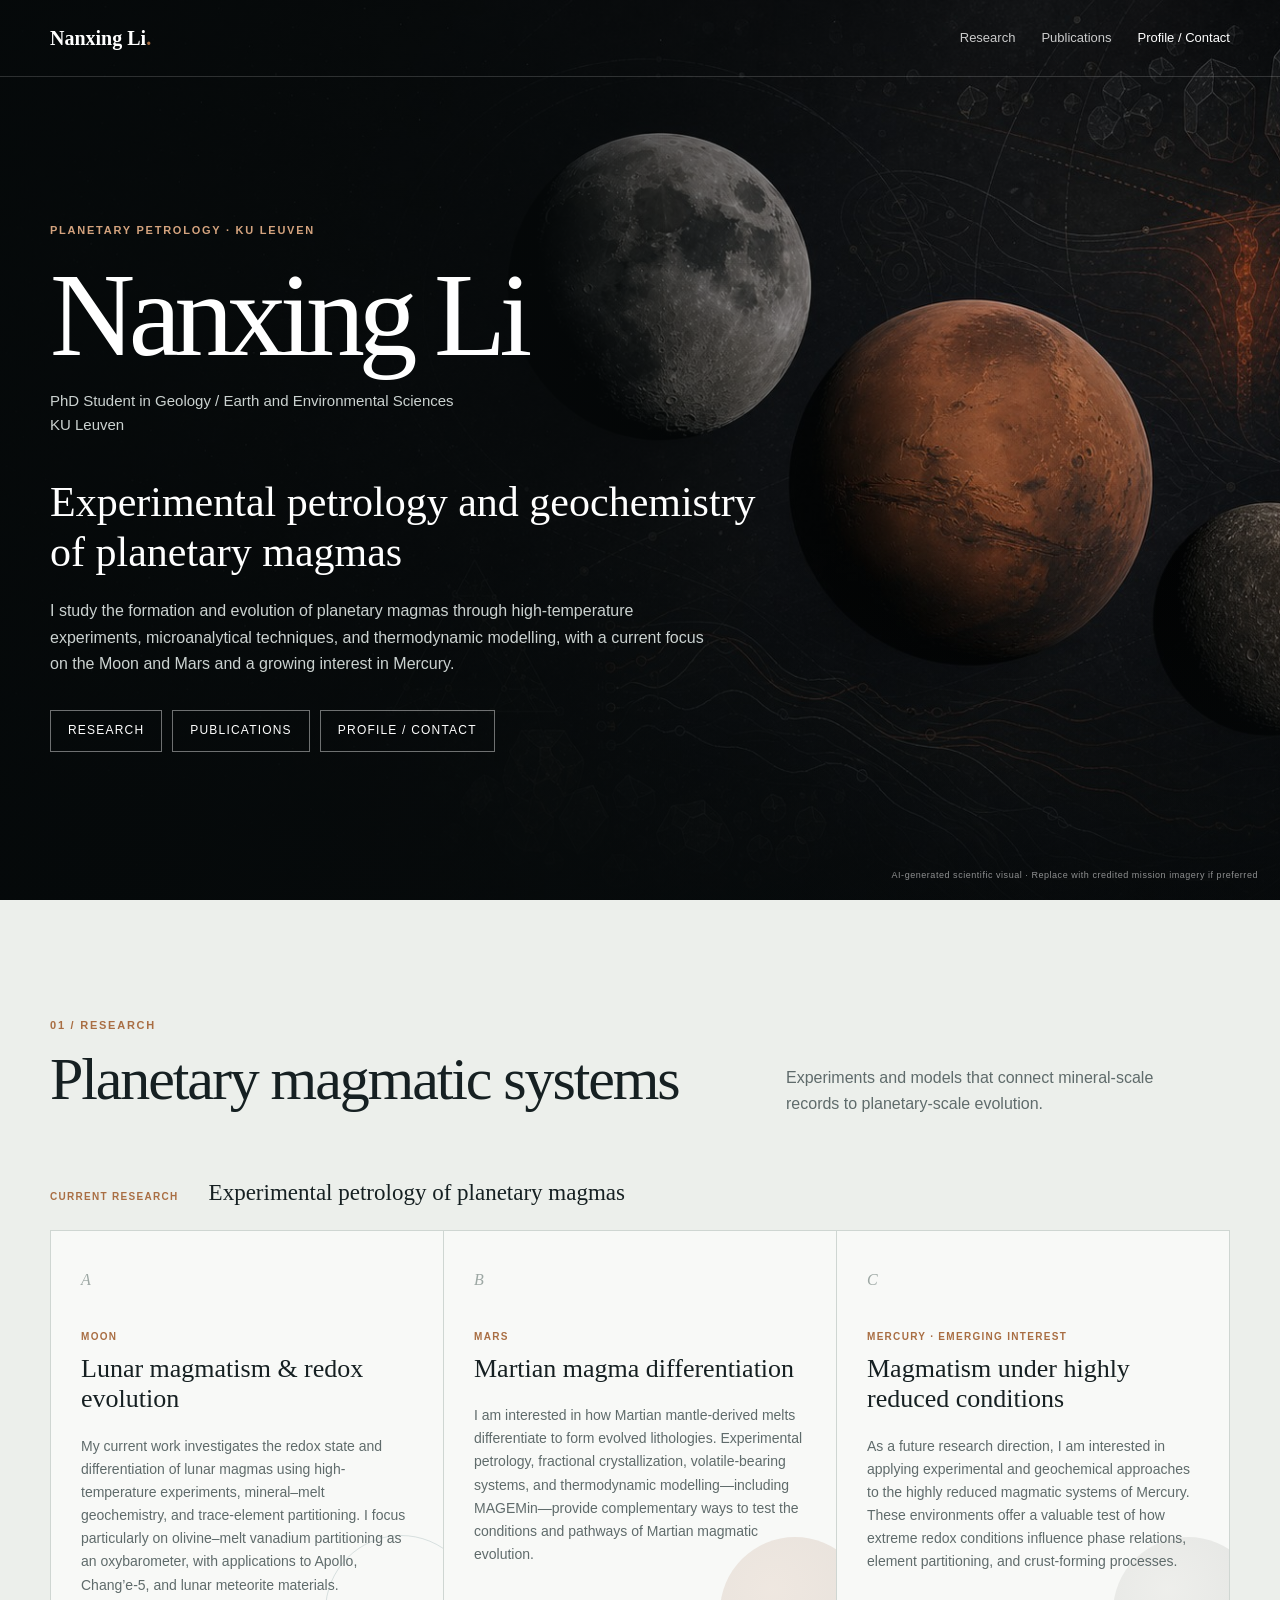
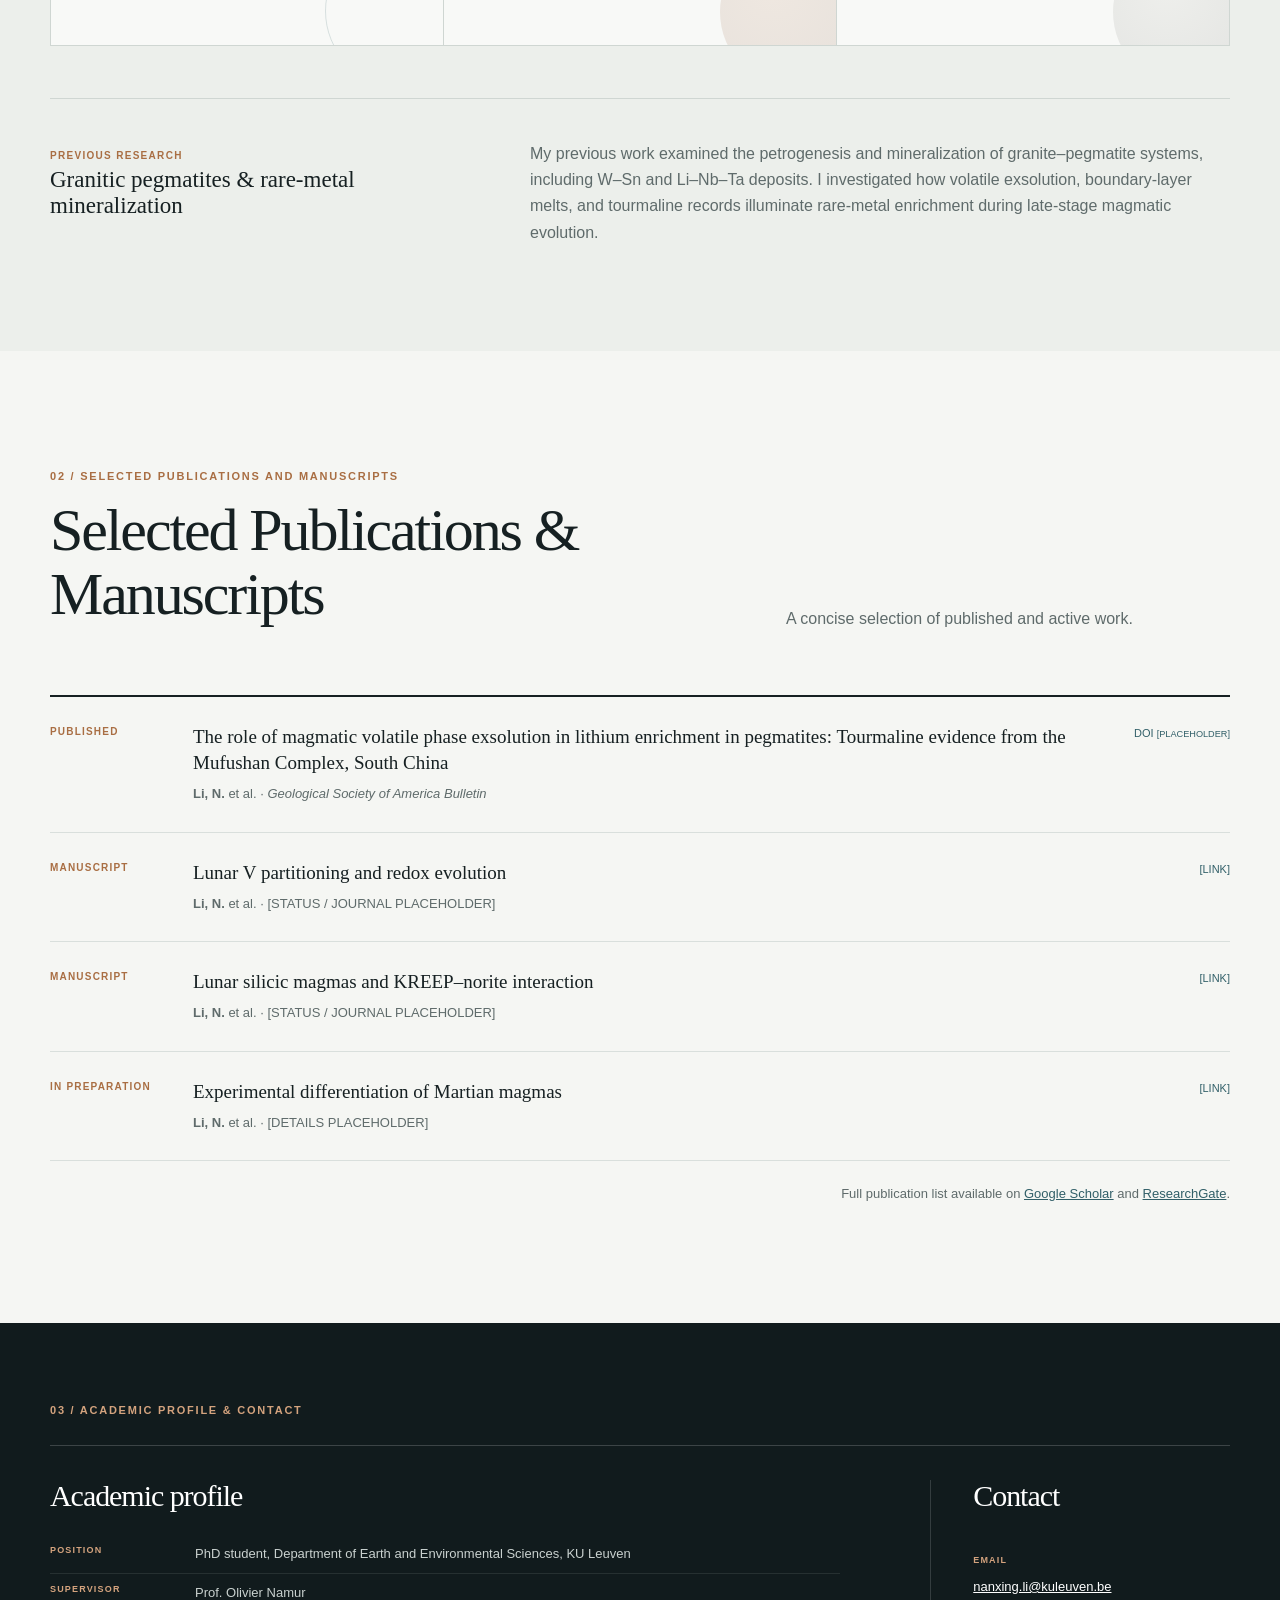
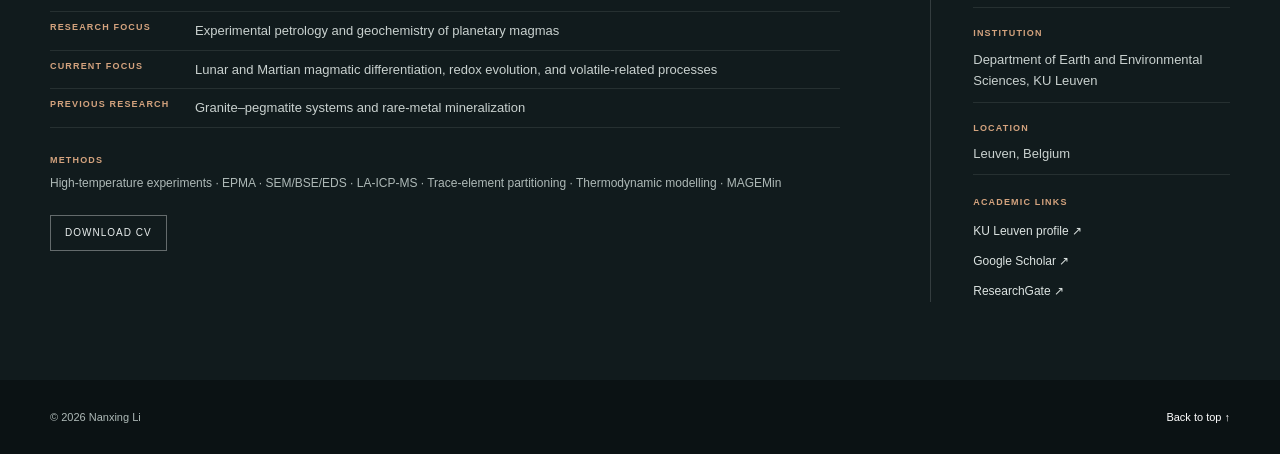
==== commit 5939224a: "Compact profile and contact sections" ====
--- a/index.html
+++ b/index.html
@@ -10,7 +10,7 @@
   <script src="assets/js/main.js" defer></script>
 </head>
 <body>
-  <a class="skip-link" href="#about">Skip to content</a>
+  <a class="skip-link" href="#research">Skip to content</a>
 
   <header class="site-header" data-header>
     <div class="container nav-wrap">
@@ -19,11 +19,9 @@
         <span></span><span></span><span></span><span class="sr-only">Menu</span>
       </button>
       <nav id="site-nav" class="site-nav" aria-label="Primary navigation">
-        <a href="#about">About</a>
         <a href="#research">Research</a>
-        <a href="#publications">Selected Publications</a>
-        <a href="#cv">CV / Skills</a>
-        <a href="#contact">Contact</a>
+        <a href="#publications">Publications</a>
+        <a href="#profile">Profile / Contact</a>
       </nav>
     </div>
   </header>
@@ -38,34 +36,15 @@
         <p class="role">PhD Student in Geology / Earth and Environmental Sciences<br>KU Leuven</p>
         <p class="tagline">Experimental petrology and geochemistry of planetary magmas</p>
         <p class="hero-summary">I study the formation and evolution of planetary magmas through high-temperature experiments, microanalytical techniques, and thermodynamic modelling, with a current focus on the Moon and Mars and a growing interest in Mercury.</p>
-        <div class="hero-links">
-          <a href="#research">Research</a><a href="#publications">Publications</a><a href="#cv">CV</a><a href="#contact">Contact</a>
-        </div>
+        <div class="hero-links"><a href="#research">Research</a><a href="#publications">Publications</a><a href="#profile">Profile / Contact</a></div>
       </div>
       <p class="image-credit">AI-generated scientific visual · Replace with credited mission imagery if preferred</p>
-    </section>
-
-    <section class="section about" id="about">
-      <div class="container about-grid">
-        <div>
-          <p class="section-index">01 / About</p>
-          <h2>Experimental constraints on planetary evolution.</h2>
-        </div>
-        <div class="about-copy">
-          <p>I am a PhD student in the Department of Earth and Environmental Sciences at KU Leuven. My research focuses on experimental petrology and geochemistry of planetary magmatic systems. I combine controlled high-temperature experiments, mineral and glass chemistry, trace-element partitioning, and thermodynamic modelling to understand magma differentiation, redox evolution, and volatile-related processes.</p>
-          <div class="identity-line"><span>Based in Leuven, Belgium</span><a href="mailto:nanxing.li@kuleuven.be">nanxing.li@kuleuven.be</a></div>
-        </div>
-        <!-- Add assets/img/profile.jpg to show a portrait. If absent, this labelled placeholder is shown automatically. -->
-        <div class="portrait">
-          <img src="assets/img/profile.jpg" alt="Portrait of Nanxing Li" data-fallback="Professional portrait">
-        </div>
-      </div>
     </section>
 
     <section class="section research-section" id="research">
       <div class="container">
         <div class="section-heading">
-          <div><p class="section-index">02 / Research</p><h2>Planetary magmatic systems</h2></div>
+          <div><p class="section-index">01 / Research</p><h2>Planetary magmatic systems</h2></div>
           <p>Experiments and models that connect mineral-scale records to planetary-scale evolution.</p>
         </div>
 
@@ -101,7 +80,7 @@
     <section class="section" id="publications">
       <div class="container">
         <div class="section-heading">
-          <div><p class="section-index">03 / Publications</p><h2>Selected Publications &amp; Manuscripts</h2></div>
+          <div><p class="section-index">02 / Selected Publications and Manuscripts</p><h2>Selected Publications &amp; Manuscripts</h2></div>
           <p>A concise selection of published and active work.</p>
         </div>
         <div class="publication-list">
@@ -115,35 +94,32 @@
       </div>
     </section>
 
-    <section class="section cv-section" id="cv">
+    <section class="section profile-section" id="profile">
+      <!-- Legacy anchors preserve previously shared #cv and #contact links. -->
+      <span class="legacy-anchor" id="cv" aria-hidden="true"></span><span class="legacy-anchor" id="contact" aria-hidden="true"></span>
       <div class="container">
-        <div class="section-heading light-heading">
-          <div><p class="section-index">04 / CV &amp; Skills</p><h2>Methods &amp; experience</h2></div>
-          <!-- Add your PDF at this exact path. -->
-          <a class="button-outline" href="assets/files/Nanxing_Li_CV.pdf" download>Download CV</a>
-        </div>
-        <div class="cv-grid">
-          <div class="cv-summary">
-            <section><span>Education</span><h3>PhD, Earth &amp; Environmental Sciences</h3><p>KU Leuven · [YEAR–PRESENT]</p><h3>[PREVIOUS DEGREE]</h3><p>[INSTITUTION · YEAR]</p></section>
-            <section><span>Research interests</span><p>Planetary magmatism · Redox evolution · Trace-element partitioning · Silicic melts · Volatile-rich systems</p></section>
+        <p class="section-index">03 / Academic Profile &amp; Contact</p>
+        <div class="profile-grid">
+          <div class="academic-profile">
+            <h2>Academic profile</h2>
+            <dl class="profile-facts">
+              <div><dt>Position</dt><dd>PhD student, Department of Earth and Environmental Sciences, KU Leuven</dd></div>
+              <div><dt>Supervisor</dt><dd>Prof. Olivier Namur</dd></div>
+              <div><dt>Research focus</dt><dd>Experimental petrology and geochemistry of planetary magmas</dd></div>
+              <div><dt>Current focus</dt><dd>Lunar and Martian magmatic differentiation, redox evolution, and volatile-related processes</dd></div>
+              <div><dt>Previous research</dt><dd>Granite–pegmatite systems and rare-metal mineralization</dd></div>
+            </dl>
+            <p class="methods-line"><span>Methods</span>High-temperature experiments · EPMA · SEM/BSE/EDS · LA-ICP-MS · Trace-element partitioning · Thermodynamic modelling · MAGEMin</p>
+            <!-- Add your PDF at this exact path. -->
+            <a class="cv-button" href="assets/files/Nanxing_Li_CV.pdf" download>Download CV</a>
           </div>
-          <div class="skills-block">
-            <p class="skills-title">Experimental &amp; analytical</p>
-            <ul class="skill-list"><li>Experimental petrology</li><li>1-atm gas-mixing furnace</li><li>Piston-cylinder experiments</li><li>EPMA</li><li>SEM / BSE / EDS</li><li>LA-ICP-MS</li><li>Melt inclusion &amp; mineral chemistry</li><li>Trace-element partitioning</li></ul>
-            <p class="skills-title">Modelling &amp; data</p>
-            <ul class="skill-list"><li>Thermodynamic modelling</li><li>MAGEMin</li><li>Scientific plotting</li><li>Data processing</li></ul>
+          <div class="profile-contact">
+            <h2>Contact</h2>
+            <div class="contact-item"><span>Email</span><a href="mailto:nanxing.li@kuleuven.be">nanxing.li@kuleuven.be</a></div>
+            <div class="contact-item"><span>Institution</span><p>Department of Earth and Environmental Sciences, KU Leuven</p></div>
+            <div class="contact-item"><span>Location</span><p>Leuven, Belgium</p></div>
+            <div class="profile-links"><span>Academic links</span><a href="https://www.kuleuven.be/wieiswie/en/person/00175915" target="_blank" rel="noopener">KU Leuven profile ↗</a><a href="https://scholar.google.com/citations?user=74eNEf8AAAAJ&amp;hl=en&amp;inst=1273811514435761252&amp;authuser=1&amp;oi=sra" target="_blank" rel="noopener">Google Scholar ↗</a><a href="https://www.researchgate.net/profile/Nanxing-Li-4?ev=hdr_xprf" target="_blank" rel="noopener">ResearchGate ↗</a></div>
           </div>
-        </div>
-      </div>
-    </section>
-
-    <section class="section contact-section" id="contact">
-      <div class="container contact-grid">
-        <div><p class="section-index">05 / Contact</p><h2>Scientific correspondence &amp; collaboration</h2><a class="email" href="mailto:nanxing.li@kuleuven.be">nanxing.li@kuleuven.be</a></div>
-        <div class="contact-details">
-          <div><span>Institution</span><p>Department of Earth and Environmental Sciences<br>KU Leuven</p></div>
-          <div><span>Location</span><p>Leuven, Belgium</p></div>
-          <div class="academic-links"><span>Academic links</span><a href="https://scholar.google.com/citations?user=74eNEf8AAAAJ&amp;hl=en&amp;inst=1273811514435761252&amp;authuser=1&amp;oi=sra" target="_blank" rel="noopener">Google Scholar ↗</a><a href="https://www.researchgate.net/profile/Nanxing-Li-4?ev=hdr_xprf" target="_blank" rel="noopener">ResearchGate ↗</a><!-- Replace # with your real profile URLs. --><a href="#">ORCID <small>[PLACEHOLDER]</small></a><a href="https://github.com/NanxingLi" target="_blank" rel="noopener">GitHub ↗</a><a href="#">LinkedIn <small>[PLACEHOLDER]</small></a></div>
         </div>
       </div>
     </section>
--- a/assets/css/style.css
+++ b/assets/css/style.css
@@ -3,13 +3,11 @@
 *{box-sizing:border-box}html{scroll-behavior:smooth;scroll-padding-top:76px}body{margin:0;color:var(--ink);background:var(--paper);font:16px/1.65 var(--sans);-webkit-font-smoothing:antialiased}a{color:inherit}img{display:block;max-width:100%}.container{width:min(var(--max),calc(100% - 48px));margin:auto}.sr-only{position:absolute;width:1px;height:1px;padding:0;margin:-1px;overflow:hidden;clip:rect(0,0,0,0);white-space:nowrap;border:0}.skip-link{position:fixed;top:-60px;left:16px;z-index:100;padding:10px 16px;background:#fff;color:#111}.skip-link:focus{top:12px}.section{padding:105px 0}.section-index,.eyebrow{text-transform:uppercase;letter-spacing:.16em;color:var(--accent);font-size:11px;font-weight:750}.section h2{font:500 clamp(38px,5vw,60px)/1.06 var(--serif);letter-spacing:-.035em;margin:14px 0}.section-heading{display:grid;grid-template-columns:1.2fr .8fr;gap:70px;align-items:end;margin-bottom:54px}.section-heading>p{max-width:410px;margin:0 0 8px;color:var(--muted)}
 .site-header{position:fixed;top:0;left:0;right:0;z-index:30;color:#fff;border-bottom:1px solid rgba(255,255,255,.16);transition:background .25s,color .25s}.site-header.scrolled,.site-header.menu-open{color:var(--ink);background:rgba(245,246,243,.96);border-color:var(--line);backdrop-filter:blur(12px)}.nav-wrap{height:76px;display:flex;align-items:center;justify-content:space-between}.site-name{font:700 20px/1 var(--serif);text-decoration:none}.site-name span{color:var(--accent)}.site-nav{display:flex;gap:26px}.site-nav a{text-decoration:none;font-size:13px;color:inherit;opacity:.78}.site-nav a:hover,.site-nav a.active{opacity:1}.nav-toggle{display:none;border:0;background:none;color:inherit;padding:8px}.nav-toggle>span:not(.sr-only){display:block;width:23px;height:1.5px;margin:5px;background:currentColor}
 .hero{position:relative;min-height:790px;height:100vh;max-height:940px;display:flex;align-items:center;color:#fff;background-color:#0d1213;background-image:url("../img/planet-background.jpg");background-position:center;background-size:cover}.hero-overlay{position:absolute;inset:0;background:linear-gradient(90deg,rgba(5,9,10,.91) 0%,rgba(6,10,11,.70) 43%,rgba(6,9,10,.20) 77%,rgba(6,9,10,.32) 100%),linear-gradient(0deg,rgba(6,10,11,.72),transparent 40%)}.hero-content{position:relative;z-index:1;padding-top:62px}.eyebrow.light{color:#d4a37e}.hero h1{font:500 clamp(66px,10vw,118px)/.92 var(--serif);letter-spacing:-.055em;margin:23px 0 18px;max-width:850px}.role{font-size:15px;color:#cbd2d0;margin-bottom:40px}.tagline{font:500 clamp(26px,3.5vw,42px)/1.18 var(--serif);max-width:720px;margin:0 0 21px}.hero-summary{max-width:665px;color:#cbd2d0;font-size:16px}.hero-links{display:flex;gap:10px;flex-wrap:wrap;margin-top:33px}.hero-links a{border:1px solid rgba(255,255,255,.42);padding:10px 17px;text-decoration:none;font-size:12px;text-transform:uppercase;letter-spacing:.1em}.hero-links a:hover{background:#fff;color:#111}.image-credit{position:absolute;right:22px;bottom:17px;margin:0;color:rgba(255,255,255,.54);font-size:9px;letter-spacing:.06em}
-.about{background:#fff}.about-grid{display:grid;grid-template-columns:.8fr 1.2fr 230px;gap:70px;align-items:start}.about-copy>p{font:400 21px/1.65 var(--serif);margin:3px 0 35px}.identity-line{padding-top:22px;border-top:1px solid var(--line);display:flex;flex-wrap:wrap;gap:16px 28px;color:var(--muted);font-size:13px}.identity-line a{color:var(--blue)}.portrait{aspect-ratio:4/5;background:#e3e7e3;border:1px solid var(--line)}.portrait img{width:100%;height:100%;object-fit:cover}.image-fallback{width:100%;height:100%;display:grid;place-items:center;text-align:center;padding:20px;background:linear-gradient(145deg,#edf0ec,#dce2dd);color:#71807b;font:italic 16px var(--serif)}.image-fallback small{font:10px var(--sans);letter-spacing:.1em}
 .research-section{background:#ecefeb}.research-label{display:flex;gap:30px;align-items:baseline;margin:10px 0 24px}.research-label span,.previous-research span{font-size:10px;color:var(--accent);text-transform:uppercase;letter-spacing:.13em;font-weight:700}.research-label h3,.previous-research h3{font:500 23px var(--serif);margin:0}.research-grid{display:grid;grid-template-columns:repeat(3,1fr);gap:1px;background:#cfd6d2;border:1px solid #cfd6d2}.research-card{position:relative;background:#f8f9f7;padding:36px 30px 34px;min-height:400px;overflow:hidden}.research-card:after{content:"";position:absolute;right:-34px;bottom:-42px;width:150px;height:150px;border:1px solid rgba(49,95,104,.17);border-radius:50%}.research-card.mars:after{background:radial-gradient(circle at 35% 35%,#b67b54,#75482e);opacity:.14;border:0}.research-card.mercury:after{background:radial-gradient(circle at 36% 35%,#b9b8af,#696b68);opacity:.16;border:0}.card-number{color:#9da8a4;font:italic 16px var(--serif)}.planet-label{margin:36px 0 8px!important;color:var(--accent)!important;font-size:10px!important;text-transform:uppercase;letter-spacing:.13em;font-weight:750}.research-card h3{font:500 26px/1.18 var(--serif);margin:0 0 20px}.research-card>p{position:relative;z-index:1;color:var(--muted);font-size:14px}.previous-research{display:grid;grid-template-columns:.75fr 1.25fr;gap:60px;padding:42px 0 0;margin-top:52px;border-top:1px solid #cfd6d2}.previous-research p{margin:0;color:var(--muted)}
 .publication-list{border-top:2px solid var(--ink)}.publication{display:grid;grid-template-columns:115px 1fr 135px;gap:28px;align-items:start;padding:27px 0;border-bottom:1px solid var(--line)}.publication>span{color:var(--accent);font-size:10px;text-transform:uppercase;letter-spacing:.12em;font-weight:750}.publication h3{font:500 19px/1.42 var(--serif);margin:0 0 6px}.publication p{color:var(--muted);font-size:13px;margin:0}.publication>a,.publication>small{text-align:right;color:var(--blue);text-decoration:none;font-size:11px}.publication-note{text-align:right;color:var(--muted);font-size:13px;margin-top:22px}.publication-note a{color:var(--blue)}
-.cv-section{color:#e9eeee;background:var(--dark)}.light-heading .section-index{color:#d4a37e}.light-heading h2{color:#fff}.button-outline{border:1px solid rgba(255,255,255,.42);padding:12px 19px;text-decoration:none;justify-self:end;font-size:12px;text-transform:uppercase;letter-spacing:.1em}.button-outline:hover{background:#fff;color:var(--dark)}.cv-grid{display:grid;grid-template-columns:.7fr 1.3fr;gap:85px;border-top:1px solid rgba(255,255,255,.17);padding-top:45px}.cv-summary{display:grid;gap:35px}.cv-summary section>span,.skills-title{font-size:10px;text-transform:uppercase;letter-spacing:.14em;color:#d4a37e;font-weight:750}.cv-summary h3{font:500 18px var(--serif);margin:18px 0 4px}.cv-summary p{color:#9eabaa;margin:0;font-size:13px}.skills-title{margin:0 0 13px}.skills-title:nth-of-type(2){margin-top:35px}.skill-list{list-style:none;margin:0;padding:0;display:flex;flex-wrap:wrap;gap:8px}.skill-list li{border:1px solid rgba(255,255,255,.18);padding:8px 11px;color:#c8d1cf;font-size:12px}
-.contact-section{background:#fff}.contact-grid{display:grid;grid-template-columns:1.25fr .75fr;gap:110px}.contact-section h2{max-width:690px}.email{display:inline-block;color:var(--blue);font:500 clamp(22px,3.4vw,40px) var(--serif);margin-top:30px;text-underline-offset:7px;text-decoration-thickness:1px}.contact-details{border-top:2px solid var(--ink)}.contact-details>div{padding:21px 0;border-bottom:1px solid var(--line)}.contact-details span{font-size:10px;text-transform:uppercase;letter-spacing:.13em;color:var(--muted)}.contact-details p{margin:8px 0 0}.academic-links{display:flex;flex-direction:column;gap:12px}.academic-links>a{font-size:13px;text-decoration:none}.academic-links>a:hover{color:var(--accent)}.academic-links small{color:var(--muted)}
+.profile-section{position:relative;background:var(--dark);color:#e9eeee;padding:78px 0}.profile-section .section-index{color:#d4a37e;margin:0 0 26px}.profile-grid{display:grid;grid-template-columns:1.45fr .55fr;gap:90px;border-top:1px solid rgba(255,255,255,.18);padding-top:34px}.profile-grid h2{color:#fff;font-size:30px;margin:0 0 24px}.profile-facts{margin:0}.profile-facts>div{display:grid;grid-template-columns:125px 1fr;gap:20px;padding:8px 0;border-bottom:1px solid rgba(255,255,255,.09)}.profile-facts dt,.contact-item>span,.profile-links>span,.methods-line>span{font-size:9px;text-transform:uppercase;letter-spacing:.13em;color:#d4a37e;font-weight:750}.profile-facts dd{margin:0;color:#c9d1cf;font-size:13px}.methods-line{margin:24px 0 20px;color:#aeb9b7;font-size:12px;line-height:1.9}.methods-line>span{display:block;margin-bottom:3px}.cv-button{display:inline-block;border:1px solid rgba(255,255,255,.35);padding:9px 14px;text-decoration:none;font-size:10px;text-transform:uppercase;letter-spacing:.1em}.cv-button:hover{background:#fff;color:var(--dark)}.profile-contact{border-left:1px solid rgba(255,255,255,.15);padding-left:42px}.contact-item{padding:10px 0;border-bottom:1px solid rgba(255,255,255,.09)}.contact-item p,.contact-item a{display:block;margin:4px 0 0;color:#c9d1cf;font-size:13px}.contact-item a{color:#fff}.profile-links{display:flex;flex-direction:column;gap:10px;padding-top:20px}.profile-links>span{margin-bottom:2px}.profile-links a{color:#dce3e1;font-size:12px;text-decoration:none}.profile-links a:hover{color:#d4a37e}.legacy-anchor{position:absolute;top:-76px}
 .site-footer{background:#0b1214;color:#aeb9b7;padding:28px 0;font-size:11px}.site-footer .container{display:flex;justify-content:space-between}.site-footer p{margin:0}.site-footer a{color:#fff;text-decoration:none}
-@media(max-width:900px){.about-grid{grid-template-columns:1fr 1.5fr}.portrait{grid-column:2;max-width:220px}.research-grid{grid-template-columns:1fr}.research-card{min-height:0}.contact-grid{grid-template-columns:1fr;gap:65px}}
-@media(max-width:760px){.container{width:min(var(--max),calc(100% - 32px))}.section{padding:75px 0}.section-heading{grid-template-columns:1fr;gap:20px}.nav-toggle{display:block}.site-nav{display:none;position:absolute;top:76px;left:0;right:0;padding:18px 24px 28px;background:var(--paper);color:var(--ink);border-bottom:1px solid var(--line);flex-direction:column;gap:18px}.site-nav.open{display:flex}.hero{min-height:760px;height:100svh;background-position:62% center}.hero h1{font-size:64px}.hero-summary{font-size:14px;max-width:520px}.about-grid,.previous-research,.cv-grid{grid-template-columns:1fr;gap:35px}.portrait{grid-column:1}.publication{grid-template-columns:1fr;gap:8px}.publication>a,.publication>small{text-align:left}.publication-note{text-align:left}.button-outline{justify-self:start}.image-credit{display:none}}
-@media(max-width:440px){.hero h1{font-size:52px}.tagline{font-size:26px}.hero-links a{padding:9px 12px}.about-copy>p{font-size:19px}.research-card{padding:30px 24px}.site-footer .container{flex-direction:column;gap:8px}}
+@media(max-width:900px){.research-grid{grid-template-columns:1fr}.research-card{min-height:0}.profile-grid{grid-template-columns:1fr;gap:48px}.profile-contact{border-left:0;border-top:1px solid rgba(255,255,255,.15);padding:32px 0 0}}
+@media(max-width:760px){.container{width:min(var(--max),calc(100% - 32px))}.section{padding:75px 0}.section-heading{grid-template-columns:1fr;gap:20px}.nav-toggle{display:block}.site-nav{display:none;position:absolute;top:76px;left:0;right:0;padding:18px 24px 28px;background:var(--paper);color:var(--ink);border-bottom:1px solid var(--line);flex-direction:column;gap:18px}.site-nav.open{display:flex}.hero{min-height:760px;height:100svh;background-position:62% center}.hero h1{font-size:64px}.hero-summary{font-size:14px;max-width:520px}.previous-research{grid-template-columns:1fr;gap:35px}.publication{grid-template-columns:1fr;gap:8px}.publication>a,.publication>small{text-align:left}.publication-note{text-align:left}.image-credit{display:none}.profile-section{padding:64px 0}.profile-grid{padding-top:28px}.profile-facts>div{grid-template-columns:1fr;gap:2px;padding:9px 0}}
+@media(max-width:440px){.hero h1{font-size:52px}.tagline{font-size:26px}.hero-links a{padding:9px 12px}.research-card{padding:30px 24px}.site-footer .container{flex-direction:column;gap:8px}}
 @media(prefers-reduced-motion:reduce){html{scroll-behavior:auto}*{transition:none!important}}
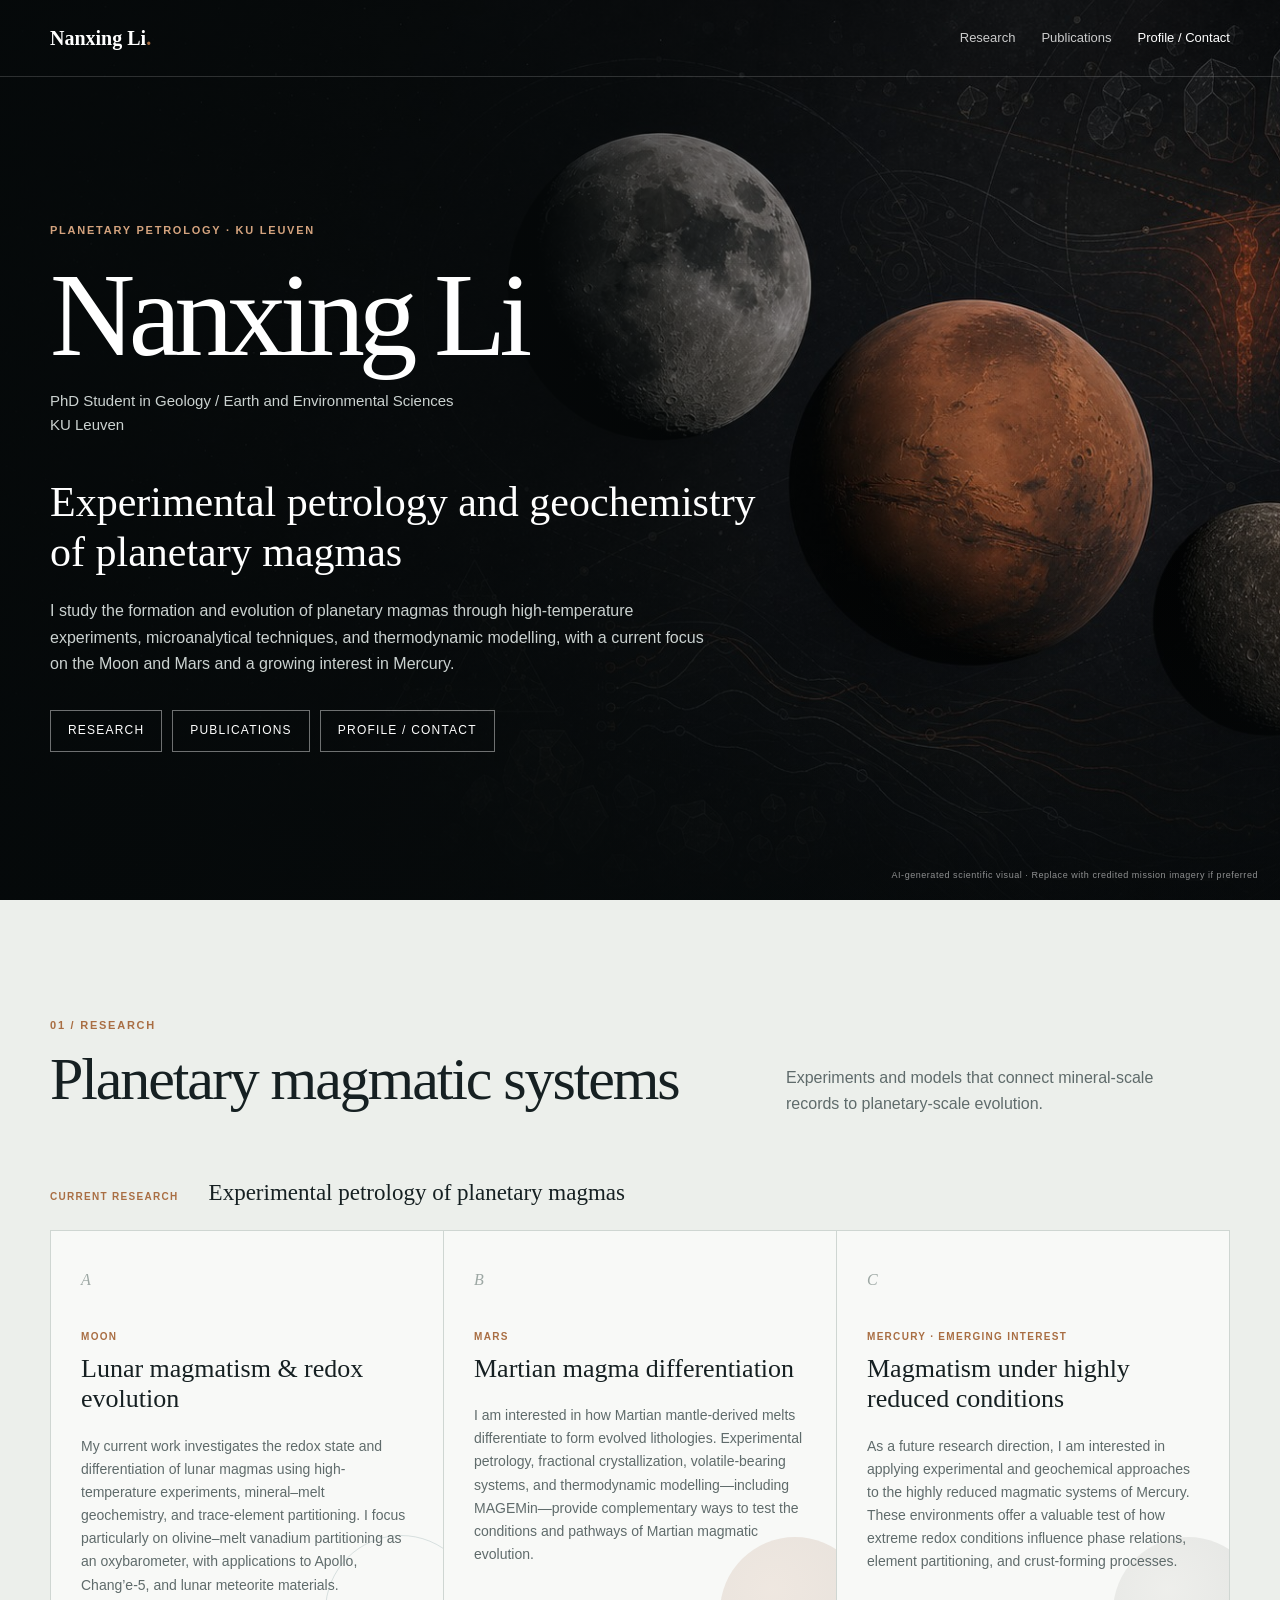
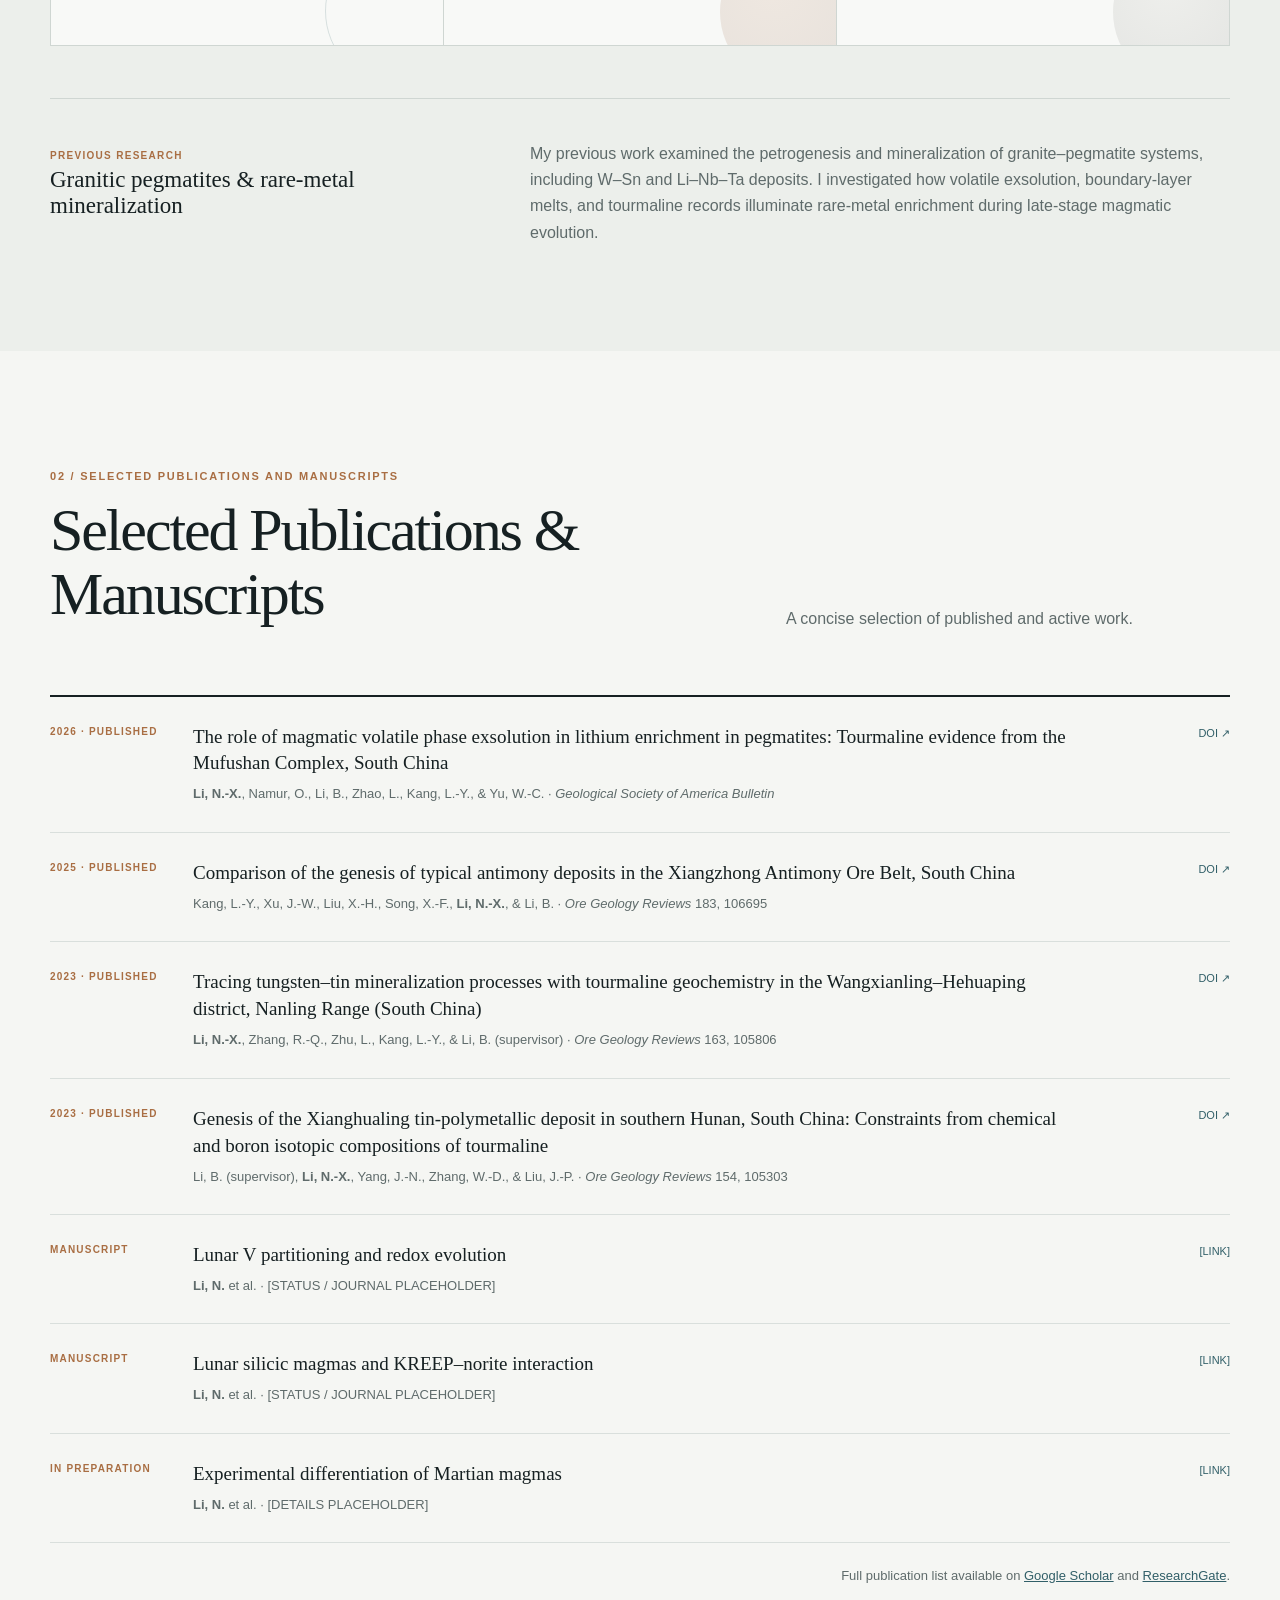
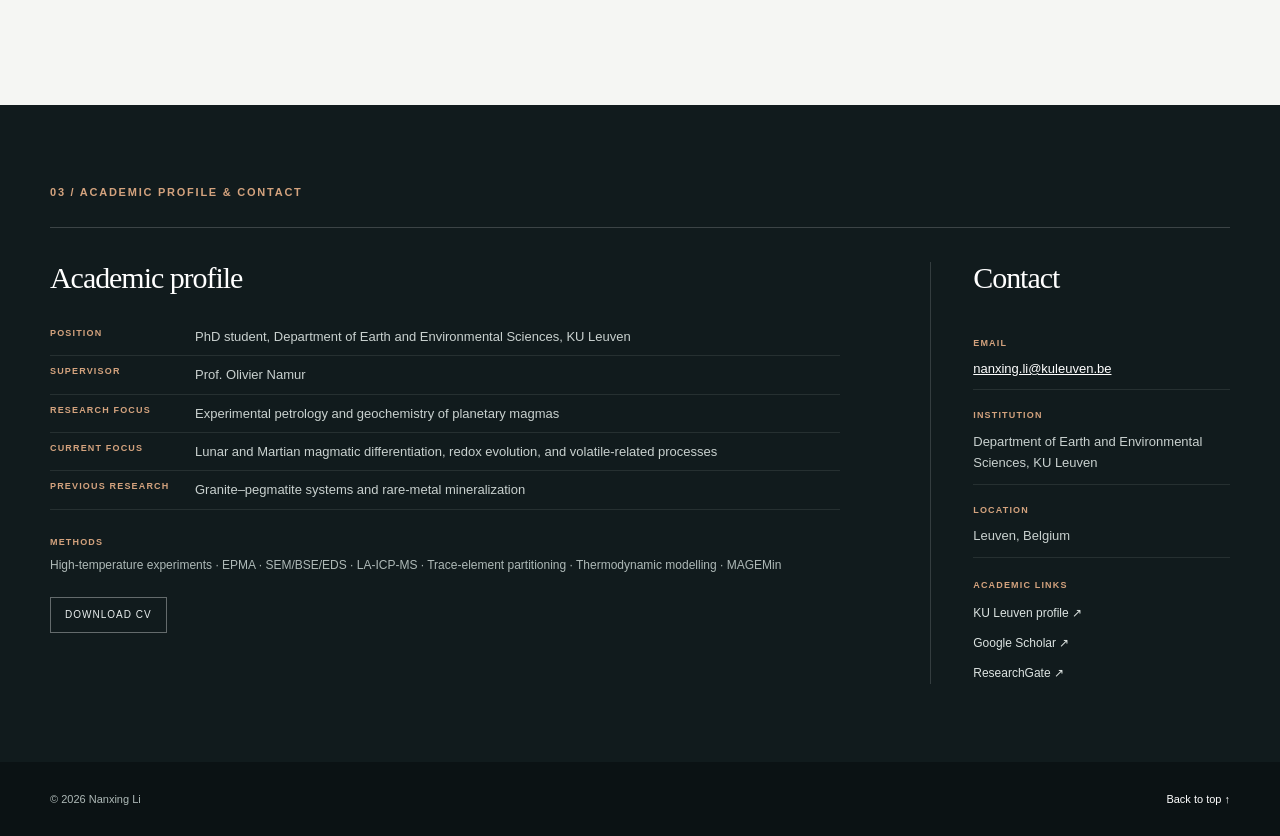
==== commit 2f91782f: "Update selected publications" ====
--- a/index.html
+++ b/index.html
@@ -84,8 +84,10 @@
           <p>A concise selection of published and active work.</p>
         </div>
         <div class="publication-list">
-          <!-- Replace # with the DOI or publisher URL when available. -->
-          <article class="publication"><span>Published</span><div><h3>The role of magmatic volatile phase exsolution in lithium enrichment in pegmatites: Tourmaline evidence from the Mufushan Complex, South China</h3><p><strong>Li, N.</strong> et al. · <em>Geological Society of America Bulletin</em></p></div><a href="#" aria-label="DOI placeholder for pegmatite publication">DOI <small>[PLACEHOLDER]</small></a></article>
+          <article class="publication"><span>2026 · Published</span><div><h3>The role of magmatic volatile phase exsolution in lithium enrichment in pegmatites: Tourmaline evidence from the Mufushan Complex, South China</h3><p><strong>Li, N.-X.</strong>, Namur, O., Li, B., Zhao, L., Kang, L.-Y., &amp; Yu, W.-C. · <em>Geological Society of America Bulletin</em></p></div><a href="https://doi.org/10.1130/B38577.1" target="_blank" rel="noopener">DOI ↗</a></article>
+          <article class="publication"><span>2025 · Published</span><div><h3>Comparison of the genesis of typical antimony deposits in the Xiangzhong Antimony Ore Belt, South China</h3><p>Kang, L.-Y., Xu, J.-W., Liu, X.-H., Song, X.-F., <strong>Li, N.-X.</strong>, &amp; Li, B. · <em>Ore Geology Reviews</em> 183, 106695</p></div><a href="https://doi.org/10.1016/j.oregeorev.2025.106695" target="_blank" rel="noopener">DOI ↗</a></article>
+          <article class="publication"><span>2023 · Published</span><div><h3>Tracing tungsten–tin mineralization processes with tourmaline geochemistry in the Wangxianling–Hehuaping district, Nanling Range (South China)</h3><p><strong>Li, N.-X.</strong>, Zhang, R.-Q., Zhu, L., Kang, L.-Y., &amp; Li, B. (supervisor) · <em>Ore Geology Reviews</em> 163, 105806</p></div><a href="https://doi.org/10.1016/j.oregeorev.2023.105806" target="_blank" rel="noopener">DOI ↗</a></article>
+          <article class="publication"><span>2023 · Published</span><div><h3>Genesis of the Xianghualing tin-polymetallic deposit in southern Hunan, South China: Constraints from chemical and boron isotopic compositions of tourmaline</h3><p>Li, B. (supervisor), <strong>Li, N.-X.</strong>, Yang, J.-N., Zhang, W.-D., &amp; Liu, J.-P. · <em>Ore Geology Reviews</em> 154, 105303</p></div><a href="https://doi.org/10.1016/j.oregeorev.2023.105303" target="_blank" rel="noopener">DOI ↗</a></article>
           <article class="publication"><span>Manuscript</span><div><h3>Lunar V partitioning and redox evolution</h3><p><strong>Li, N.</strong> et al. · [STATUS / JOURNAL PLACEHOLDER]</p></div><small>[LINK]</small></article>
           <article class="publication"><span>Manuscript</span><div><h3>Lunar silicic magmas and KREEP–norite interaction</h3><p><strong>Li, N.</strong> et al. · [STATUS / JOURNAL PLACEHOLDER]</p></div><small>[LINK]</small></article>
           <article class="publication"><span>In preparation</span><div><h3>Experimental differentiation of Martian magmas</h3><p><strong>Li, N.</strong> et al. · [DETAILS PLACEHOLDER]</p></div><small>[LINK]</small></article>
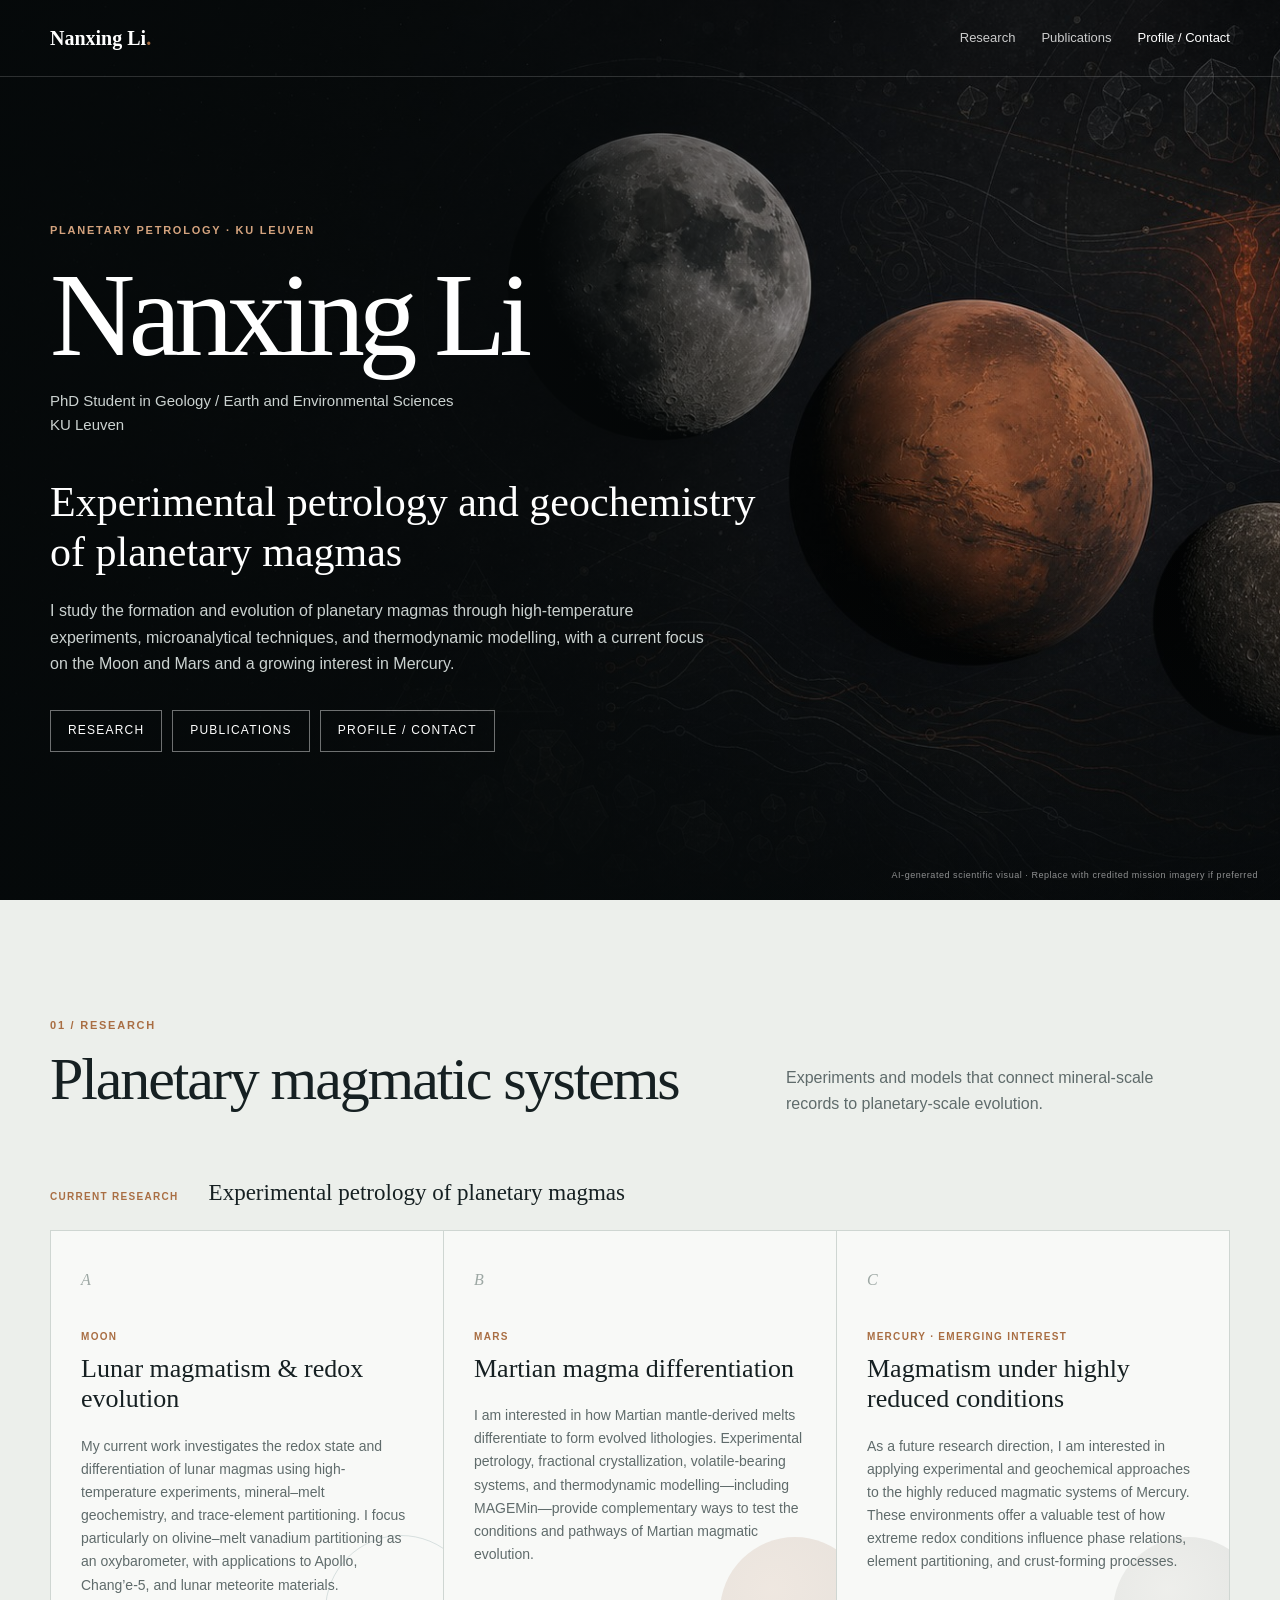
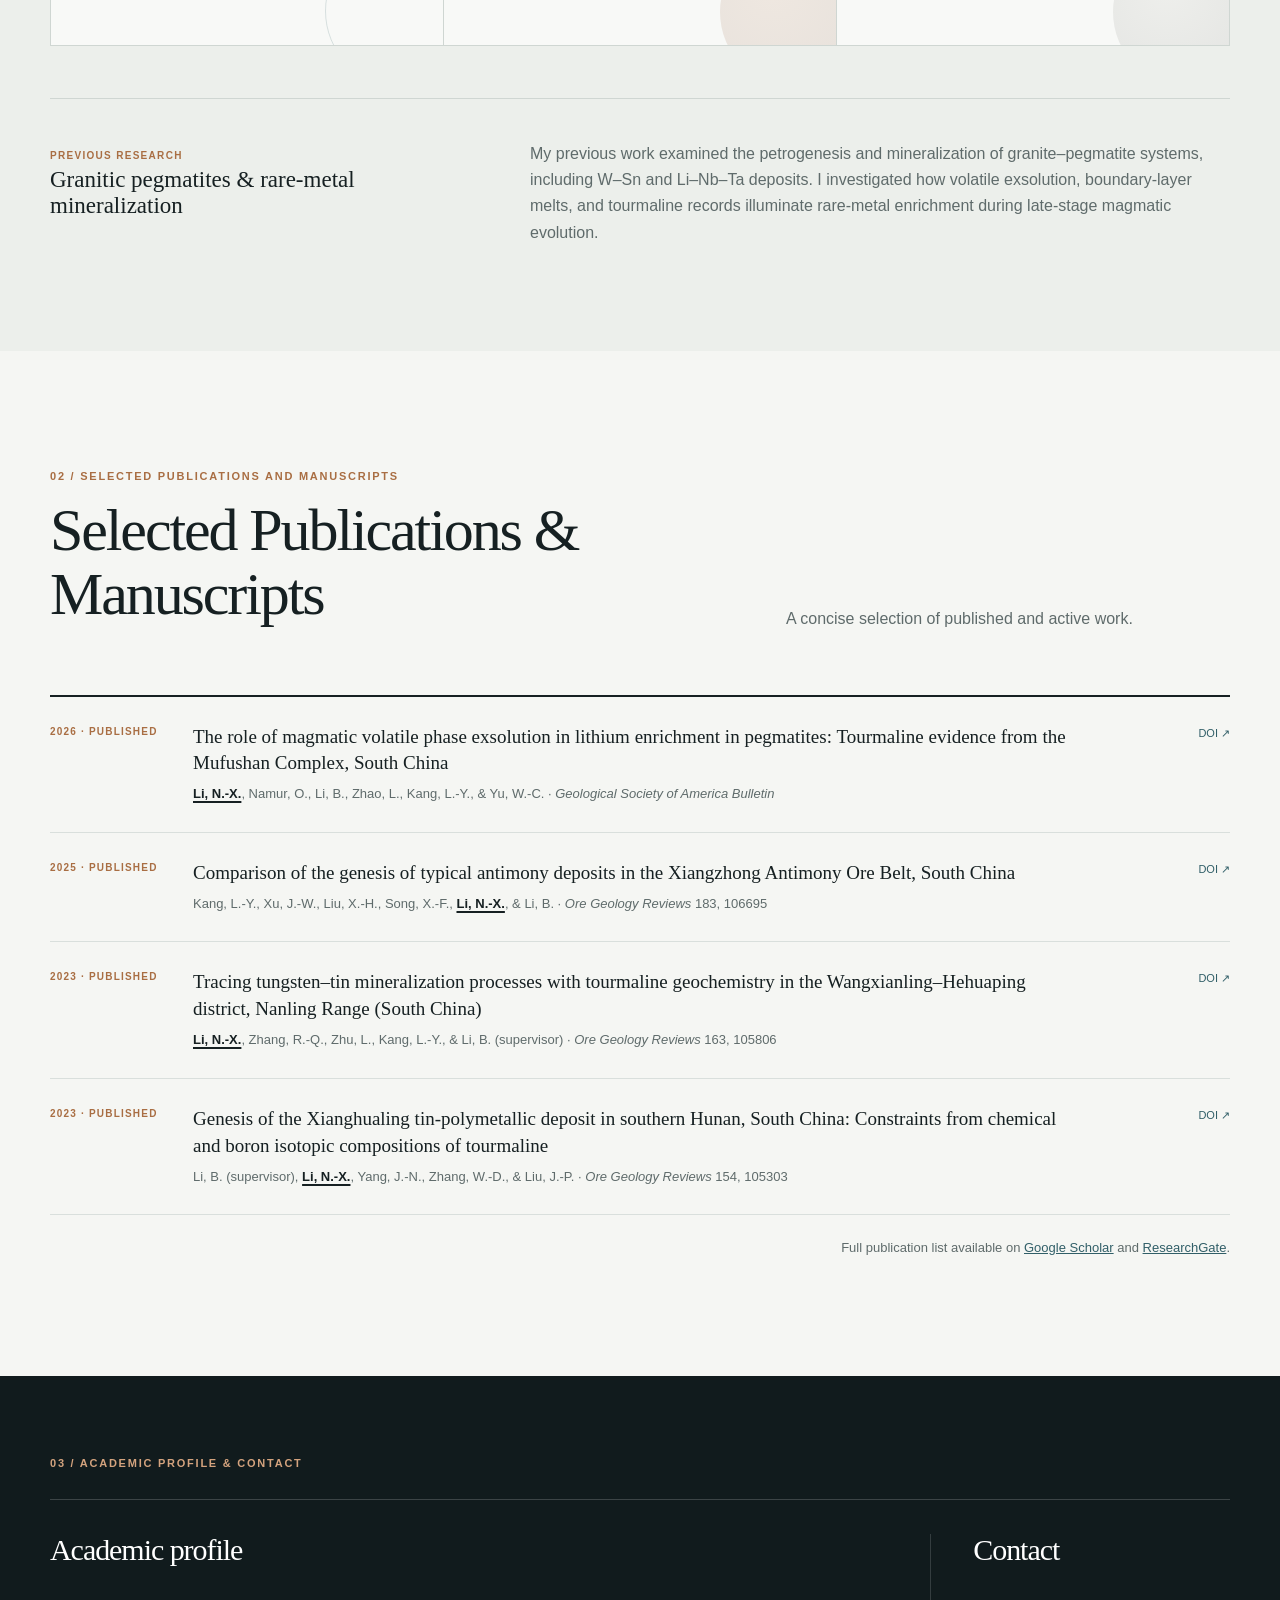
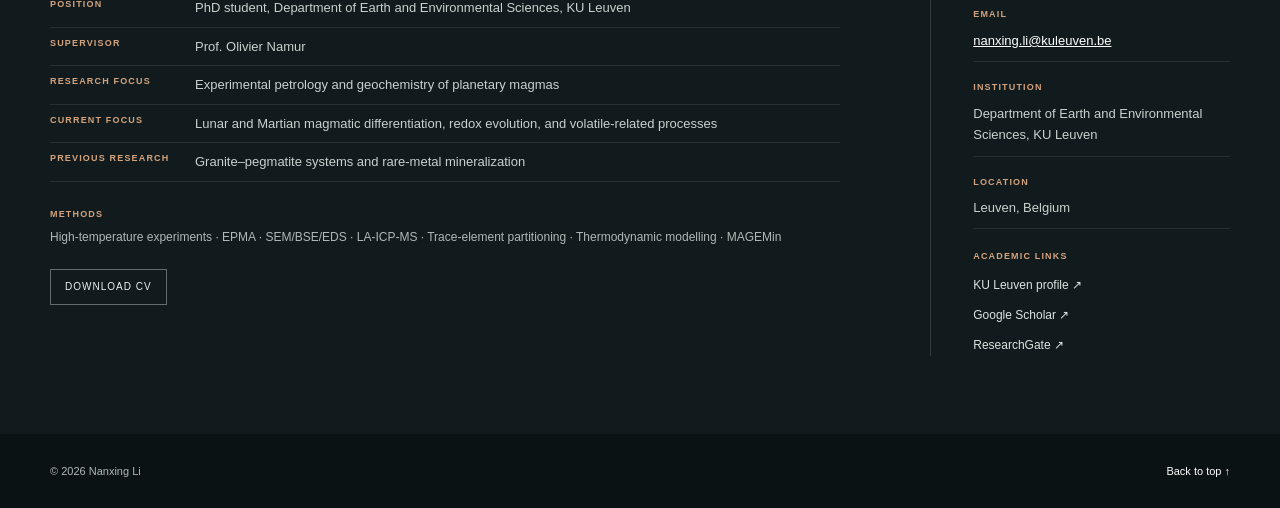
==== commit af805c85: "Show only confirmed publications" ====
--- a/index.html
+++ b/index.html
@@ -84,13 +84,10 @@
           <p>A concise selection of published and active work.</p>
         </div>
         <div class="publication-list">
-          <article class="publication"><span>2026 · Published</span><div><h3>The role of magmatic volatile phase exsolution in lithium enrichment in pegmatites: Tourmaline evidence from the Mufushan Complex, South China</h3><p><strong>Li, N.-X.</strong>, Namur, O., Li, B., Zhao, L., Kang, L.-Y., &amp; Yu, W.-C. · <em>Geological Society of America Bulletin</em></p></div><a href="https://doi.org/10.1130/B38577.1" target="_blank" rel="noopener">DOI ↗</a></article>
-          <article class="publication"><span>2025 · Published</span><div><h3>Comparison of the genesis of typical antimony deposits in the Xiangzhong Antimony Ore Belt, South China</h3><p>Kang, L.-Y., Xu, J.-W., Liu, X.-H., Song, X.-F., <strong>Li, N.-X.</strong>, &amp; Li, B. · <em>Ore Geology Reviews</em> 183, 106695</p></div><a href="https://doi.org/10.1016/j.oregeorev.2025.106695" target="_blank" rel="noopener">DOI ↗</a></article>
-          <article class="publication"><span>2023 · Published</span><div><h3>Tracing tungsten–tin mineralization processes with tourmaline geochemistry in the Wangxianling–Hehuaping district, Nanling Range (South China)</h3><p><strong>Li, N.-X.</strong>, Zhang, R.-Q., Zhu, L., Kang, L.-Y., &amp; Li, B. (supervisor) · <em>Ore Geology Reviews</em> 163, 105806</p></div><a href="https://doi.org/10.1016/j.oregeorev.2023.105806" target="_blank" rel="noopener">DOI ↗</a></article>
-          <article class="publication"><span>2023 · Published</span><div><h3>Genesis of the Xianghualing tin-polymetallic deposit in southern Hunan, South China: Constraints from chemical and boron isotopic compositions of tourmaline</h3><p>Li, B. (supervisor), <strong>Li, N.-X.</strong>, Yang, J.-N., Zhang, W.-D., &amp; Liu, J.-P. · <em>Ore Geology Reviews</em> 154, 105303</p></div><a href="https://doi.org/10.1016/j.oregeorev.2023.105303" target="_blank" rel="noopener">DOI ↗</a></article>
-          <article class="publication"><span>Manuscript</span><div><h3>Lunar V partitioning and redox evolution</h3><p><strong>Li, N.</strong> et al. · [STATUS / JOURNAL PLACEHOLDER]</p></div><small>[LINK]</small></article>
-          <article class="publication"><span>Manuscript</span><div><h3>Lunar silicic magmas and KREEP–norite interaction</h3><p><strong>Li, N.</strong> et al. · [STATUS / JOURNAL PLACEHOLDER]</p></div><small>[LINK]</small></article>
-          <article class="publication"><span>In preparation</span><div><h3>Experimental differentiation of Martian magmas</h3><p><strong>Li, N.</strong> et al. · [DETAILS PLACEHOLDER]</p></div><small>[LINK]</small></article>
+          <article class="publication"><span>2026 · Published</span><div><h3>The role of magmatic volatile phase exsolution in lithium enrichment in pegmatites: Tourmaline evidence from the Mufushan Complex, South China</h3><p><strong class="my-name">Li, N.-X.</strong>, Namur, O., Li, B., Zhao, L., Kang, L.-Y., &amp; Yu, W.-C. · <em>Geological Society of America Bulletin</em></p></div><a href="https://doi.org/10.1130/B38577.1" target="_blank" rel="noopener">DOI ↗</a></article>
+          <article class="publication"><span>2025 · Published</span><div><h3>Comparison of the genesis of typical antimony deposits in the Xiangzhong Antimony Ore Belt, South China</h3><p>Kang, L.-Y., Xu, J.-W., Liu, X.-H., Song, X.-F., <strong class="my-name">Li, N.-X.</strong>, &amp; Li, B. · <em>Ore Geology Reviews</em> 183, 106695</p></div><a href="https://doi.org/10.1016/j.oregeorev.2025.106695" target="_blank" rel="noopener">DOI ↗</a></article>
+          <article class="publication"><span>2023 · Published</span><div><h3>Tracing tungsten–tin mineralization processes with tourmaline geochemistry in the Wangxianling–Hehuaping district, Nanling Range (South China)</h3><p><strong class="my-name">Li, N.-X.</strong>, Zhang, R.-Q., Zhu, L., Kang, L.-Y., &amp; Li, B. (supervisor) · <em>Ore Geology Reviews</em> 163, 105806</p></div><a href="https://doi.org/10.1016/j.oregeorev.2023.105806" target="_blank" rel="noopener">DOI ↗</a></article>
+          <article class="publication"><span>2023 · Published</span><div><h3>Genesis of the Xianghualing tin-polymetallic deposit in southern Hunan, South China: Constraints from chemical and boron isotopic compositions of tourmaline</h3><p>Li, B. (supervisor), <strong class="my-name">Li, N.-X.</strong>, Yang, J.-N., Zhang, W.-D., &amp; Liu, J.-P. · <em>Ore Geology Reviews</em> 154, 105303</p></div><a href="https://doi.org/10.1016/j.oregeorev.2023.105303" target="_blank" rel="noopener">DOI ↗</a></article>
         </div>
         <p class="publication-note">Full publication list available on <a href="https://scholar.google.com/citations?user=74eNEf8AAAAJ&amp;hl=en&amp;inst=1273811514435761252&amp;authuser=1&amp;oi=sra" target="_blank" rel="noopener">Google Scholar</a> and <a href="https://www.researchgate.net/profile/Nanxing-Li-4?ev=hdr_xprf" target="_blank" rel="noopener">ResearchGate</a>.</p>
       </div>
--- a/assets/css/style.css
+++ b/assets/css/style.css
@@ -4,7 +4,7 @@
 .site-header{position:fixed;top:0;left:0;right:0;z-index:30;color:#fff;border-bottom:1px solid rgba(255,255,255,.16);transition:background .25s,color .25s}.site-header.scrolled,.site-header.menu-open{color:var(--ink);background:rgba(245,246,243,.96);border-color:var(--line);backdrop-filter:blur(12px)}.nav-wrap{height:76px;display:flex;align-items:center;justify-content:space-between}.site-name{font:700 20px/1 var(--serif);text-decoration:none}.site-name span{color:var(--accent)}.site-nav{display:flex;gap:26px}.site-nav a{text-decoration:none;font-size:13px;color:inherit;opacity:.78}.site-nav a:hover,.site-nav a.active{opacity:1}.nav-toggle{display:none;border:0;background:none;color:inherit;padding:8px}.nav-toggle>span:not(.sr-only){display:block;width:23px;height:1.5px;margin:5px;background:currentColor}
 .hero{position:relative;min-height:790px;height:100vh;max-height:940px;display:flex;align-items:center;color:#fff;background-color:#0d1213;background-image:url("../img/planet-background.jpg");background-position:center;background-size:cover}.hero-overlay{position:absolute;inset:0;background:linear-gradient(90deg,rgba(5,9,10,.91) 0%,rgba(6,10,11,.70) 43%,rgba(6,9,10,.20) 77%,rgba(6,9,10,.32) 100%),linear-gradient(0deg,rgba(6,10,11,.72),transparent 40%)}.hero-content{position:relative;z-index:1;padding-top:62px}.eyebrow.light{color:#d4a37e}.hero h1{font:500 clamp(66px,10vw,118px)/.92 var(--serif);letter-spacing:-.055em;margin:23px 0 18px;max-width:850px}.role{font-size:15px;color:#cbd2d0;margin-bottom:40px}.tagline{font:500 clamp(26px,3.5vw,42px)/1.18 var(--serif);max-width:720px;margin:0 0 21px}.hero-summary{max-width:665px;color:#cbd2d0;font-size:16px}.hero-links{display:flex;gap:10px;flex-wrap:wrap;margin-top:33px}.hero-links a{border:1px solid rgba(255,255,255,.42);padding:10px 17px;text-decoration:none;font-size:12px;text-transform:uppercase;letter-spacing:.1em}.hero-links a:hover{background:#fff;color:#111}.image-credit{position:absolute;right:22px;bottom:17px;margin:0;color:rgba(255,255,255,.54);font-size:9px;letter-spacing:.06em}
 .research-section{background:#ecefeb}.research-label{display:flex;gap:30px;align-items:baseline;margin:10px 0 24px}.research-label span,.previous-research span{font-size:10px;color:var(--accent);text-transform:uppercase;letter-spacing:.13em;font-weight:700}.research-label h3,.previous-research h3{font:500 23px var(--serif);margin:0}.research-grid{display:grid;grid-template-columns:repeat(3,1fr);gap:1px;background:#cfd6d2;border:1px solid #cfd6d2}.research-card{position:relative;background:#f8f9f7;padding:36px 30px 34px;min-height:400px;overflow:hidden}.research-card:after{content:"";position:absolute;right:-34px;bottom:-42px;width:150px;height:150px;border:1px solid rgba(49,95,104,.17);border-radius:50%}.research-card.mars:after{background:radial-gradient(circle at 35% 35%,#b67b54,#75482e);opacity:.14;border:0}.research-card.mercury:after{background:radial-gradient(circle at 36% 35%,#b9b8af,#696b68);opacity:.16;border:0}.card-number{color:#9da8a4;font:italic 16px var(--serif)}.planet-label{margin:36px 0 8px!important;color:var(--accent)!important;font-size:10px!important;text-transform:uppercase;letter-spacing:.13em;font-weight:750}.research-card h3{font:500 26px/1.18 var(--serif);margin:0 0 20px}.research-card>p{position:relative;z-index:1;color:var(--muted);font-size:14px}.previous-research{display:grid;grid-template-columns:.75fr 1.25fr;gap:60px;padding:42px 0 0;margin-top:52px;border-top:1px solid #cfd6d2}.previous-research p{margin:0;color:var(--muted)}
-.publication-list{border-top:2px solid var(--ink)}.publication{display:grid;grid-template-columns:115px 1fr 135px;gap:28px;align-items:start;padding:27px 0;border-bottom:1px solid var(--line)}.publication>span{color:var(--accent);font-size:10px;text-transform:uppercase;letter-spacing:.12em;font-weight:750}.publication h3{font:500 19px/1.42 var(--serif);margin:0 0 6px}.publication p{color:var(--muted);font-size:13px;margin:0}.publication>a,.publication>small{text-align:right;color:var(--blue);text-decoration:none;font-size:11px}.publication-note{text-align:right;color:var(--muted);font-size:13px;margin-top:22px}.publication-note a{color:var(--blue)}
+.publication-list{border-top:2px solid var(--ink)}.publication{display:grid;grid-template-columns:115px 1fr 135px;gap:28px;align-items:start;padding:27px 0;border-bottom:1px solid var(--line)}.publication>span{color:var(--accent);font-size:10px;text-transform:uppercase;letter-spacing:.12em;font-weight:750}.publication h3{font:500 19px/1.42 var(--serif);margin:0 0 6px}.publication p{color:var(--muted);font-size:13px;margin:0}.publication .my-name{color:var(--ink);font-weight:750;text-decoration:underline;text-decoration-thickness:1.5px;text-underline-offset:3px}.publication>a,.publication>small{text-align:right;color:var(--blue);text-decoration:none;font-size:11px}.publication-note{text-align:right;color:var(--muted);font-size:13px;margin-top:22px}.publication-note a{color:var(--blue)}
 .profile-section{position:relative;background:var(--dark);color:#e9eeee;padding:78px 0}.profile-section .section-index{color:#d4a37e;margin:0 0 26px}.profile-grid{display:grid;grid-template-columns:1.45fr .55fr;gap:90px;border-top:1px solid rgba(255,255,255,.18);padding-top:34px}.profile-grid h2{color:#fff;font-size:30px;margin:0 0 24px}.profile-facts{margin:0}.profile-facts>div{display:grid;grid-template-columns:125px 1fr;gap:20px;padding:8px 0;border-bottom:1px solid rgba(255,255,255,.09)}.profile-facts dt,.contact-item>span,.profile-links>span,.methods-line>span{font-size:9px;text-transform:uppercase;letter-spacing:.13em;color:#d4a37e;font-weight:750}.profile-facts dd{margin:0;color:#c9d1cf;font-size:13px}.methods-line{margin:24px 0 20px;color:#aeb9b7;font-size:12px;line-height:1.9}.methods-line>span{display:block;margin-bottom:3px}.cv-button{display:inline-block;border:1px solid rgba(255,255,255,.35);padding:9px 14px;text-decoration:none;font-size:10px;text-transform:uppercase;letter-spacing:.1em}.cv-button:hover{background:#fff;color:var(--dark)}.profile-contact{border-left:1px solid rgba(255,255,255,.15);padding-left:42px}.contact-item{padding:10px 0;border-bottom:1px solid rgba(255,255,255,.09)}.contact-item p,.contact-item a{display:block;margin:4px 0 0;color:#c9d1cf;font-size:13px}.contact-item a{color:#fff}.profile-links{display:flex;flex-direction:column;gap:10px;padding-top:20px}.profile-links>span{margin-bottom:2px}.profile-links a{color:#dce3e1;font-size:12px;text-decoration:none}.profile-links a:hover{color:#d4a37e}.legacy-anchor{position:absolute;top:-76px}
 .site-footer{background:#0b1214;color:#aeb9b7;padding:28px 0;font-size:11px}.site-footer .container{display:flex;justify-content:space-between}.site-footer p{margin:0}.site-footer a{color:#fff;text-decoration:none}
 @media(max-width:900px){.research-grid{grid-template-columns:1fr}.research-card{min-height:0}.profile-grid{grid-template-columns:1fr;gap:48px}.profile-contact{border-left:0;border-top:1px solid rgba(255,255,255,.15);padding:32px 0 0}}
